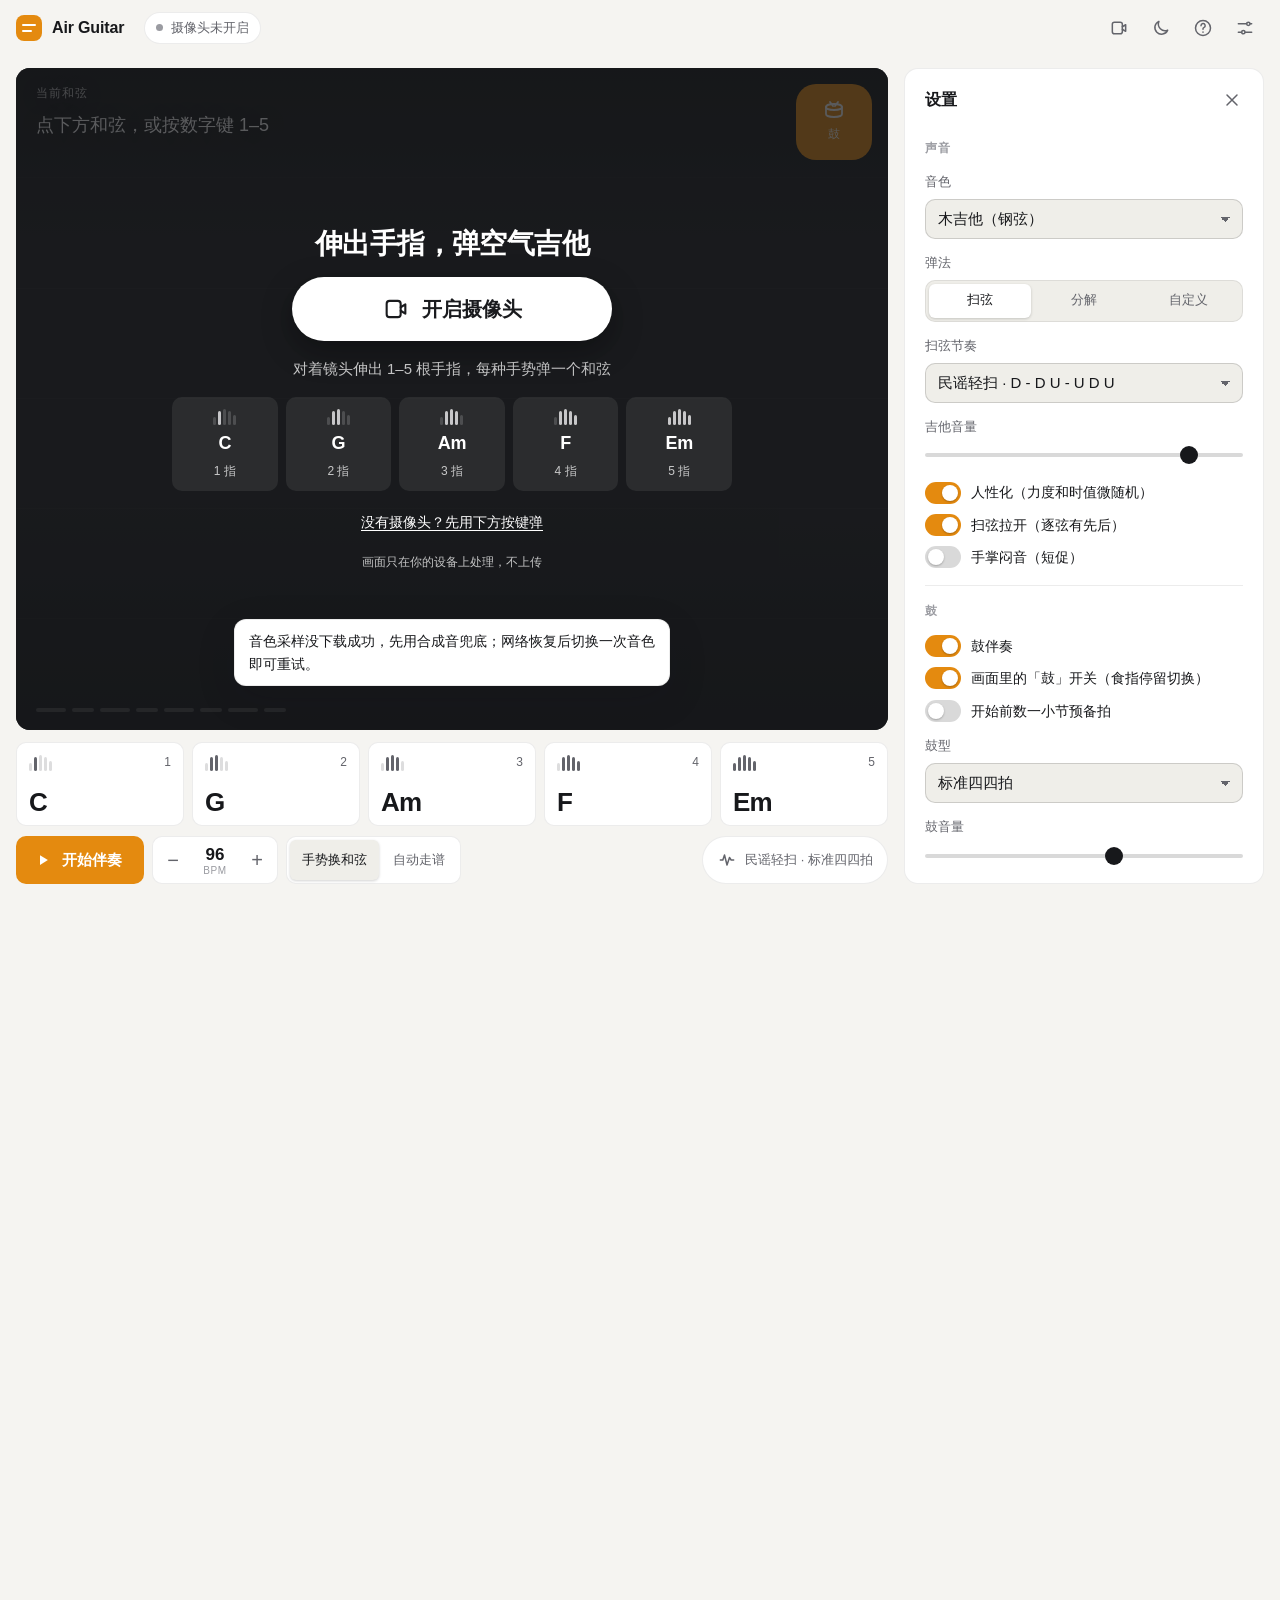
==== index.html @ 4db53d83 "Restore the previous default colors (drop deep-teal brand tokens) Brings back the pre-brand palette " ====
<!doctype html>
<html lang="zh-CN">
<head>
  <meta charset="utf-8">
  <meta name="viewport" content="width=device-width, initial-scale=1, viewport-fit=cover">
  <meta name="theme-color" content="#FFFFFF">
  <meta name="description" content="用摄像头手势弹空气吉他：伸出 1–5 根手指切换和弦，伴奏跟着手走。纯浏览器运行。">
  <title>Air Guitar · 空气吉他</title>
  <link rel="icon" href="data:image/svg+xml,%3Csvg xmlns='http://www.w3.org/2000/svg' viewBox='0 0 32 32'%3E%3Crect width='32' height='32' rx='9' fill='%23ffb547'/%3E%3Cpath d='M9 22l14-12M12 25c-3 0-5-2-5-5l4-1 2 2-1 4zM21 9l2-2 2 2-2 2' stroke='%23141414' stroke-width='2.4' fill='none' stroke-linecap='round'/%3E%3C/svg%3E">
  <script>
    // 主题尽早落地，避免闪白
    try {
      const saved = JSON.parse(localStorage.getItem("airGuitar.v2") || "{}").theme;
      if (saved === "light" || saved === "dark") document.documentElement.dataset.theme = saved;
    } catch {}
  </script>
  <link rel="stylesheet" href="./styles.css?v=2.5">
</head>
<body>
  <div class="app" id="app">
    <header class="bar">
      <div class="brand">
        <span class="brand-mark" aria-hidden="true"></span>
        <span class="brand-name">Air Guitar</span>
      </div>
      <div class="status" id="status" role="status" aria-live="polite">
        <i class="status-dot"></i><span id="statusText">摄像头未开启</span>
      </div>
      <div class="bar-actions">
        <button class="icon-btn" id="camBtn" type="button" aria-label="开启摄像头" title="摄像头 (C)">
          <svg viewBox="0 0 24 24"><path d="M4 7.5A2.5 2.5 0 0 1 6.5 5h7A2.5 2.5 0 0 1 16 7.5v9a2.5 2.5 0 0 1-2.5 2.5h-7A2.5 2.5 0 0 1 4 16.5z"/><path d="M16 10.5l4-2.5v8l-4-2.5"/><path class="slash" d="M3 3l18 18"/></svg>
        </button>
        <button class="icon-btn" id="themeBtn" type="button" aria-label="切换深浅色" title="深浅色">
          <svg viewBox="0 0 24 24"><path class="sun" d="M12 4V2M12 22v-2M4 12H2M22 12h-2M5.6 5.6 4.2 4.2M19.8 19.8l-1.4-1.4M5.6 18.4l-1.4 1.4M19.8 4.2l-1.4 1.4"/><circle class="sun" cx="12" cy="12" r="4"/><path class="moon" d="M20 14.5A8 8 0 0 1 9.5 4a8 8 0 1 0 10.5 10.5z"/></svg>
        </button>
        <button class="icon-btn" id="helpBtn" type="button" aria-label="新手教程" title="新手教程">
          <svg viewBox="0 0 24 24"><circle cx="12" cy="12" r="9"/><path d="M9.6 9.2a2.5 2.5 0 1 1 3.4 2.3c-.6.3-1 .8-1 1.5v.5"/><path d="M12 16.8v.2"/></svg>
        </button>
        <button class="icon-btn" id="settingsBtn" type="button" aria-label="设置" aria-expanded="false" aria-controls="sheet" title="设置 (S)">
          <svg viewBox="0 0 24 24"><path d="M4 7h10M18 7h2M4 17h4M12 17h8"/><circle cx="16" cy="7" r="2"/><circle cx="10" cy="17" r="2"/></svg>
        </button>
      </div>
    </header>

    <main class="stage" id="stage">
      <video id="video" playsinline muted autoplay></video>
      <canvas id="overlay" aria-hidden="true"></canvas>
      <div class="stage-shade" aria-hidden="true"></div>

      <div class="hud" id="hud">
        <div class="hud-label" id="hudLabel">当前和弦</div>
        <div class="hud-chord" id="hudChord">—</div>
        <div class="hud-meta" id="hudMeta">伸出 1–5 根手指</div>
        <div class="hud-next" id="hudNext" hidden></div>
      </div>

      <div class="beats" id="beats" aria-hidden="true"></div>

      <button class="air-drum" id="airDrum" type="button" aria-pressed="true" title="把食指尖停在这里 0.3 秒也能开关鼓">
        <svg viewBox="0 0 24 24"><ellipse cx="12" cy="8" rx="8" ry="3"/><path d="M4 8v7c0 1.7 3.6 3 8 3s8-1.3 8-3V8"/><path d="M8 3l3 4M16 3l-3 4"/></svg>
        <span>鼓</span>
        <i class="air-drum-progress"></i>
      </button>

      <div class="perf" id="perf" hidden></div>

      <section class="cam-cta" id="intro" aria-labelledby="introTitle">
        <div class="cam-cta-inner">
          <h1 id="introTitle" class="cam-cta-title">伸出手指，弹空气吉他</h1>
          <button class="cam-cta-btn" id="introCam" type="button">
            <svg viewBox="0 0 24 24"><path d="M4 7.5A2.5 2.5 0 0 1 6.5 5h7A2.5 2.5 0 0 1 16 7.5v9a2.5 2.5 0 0 1-2.5 2.5h-7A2.5 2.5 0 0 1 4 16.5z"/><path d="M16 10.5l4-2.5v8l-4-2.5"/></svg>
            <span>开启摄像头</span>
          </button>
          <p class="cam-cta-lead">对着镜头伸出 1–5 根手指，每种手势弹一个和弦</p>
          <ol class="guide" id="guide"></ol>
          <button class="link-btn" id="introSkip" type="button">没有摄像头？先用下方按键弹</button>
          <p class="fine">画面只在你的设备上处理，不上传</p>
        </div>
      </section>

      <button class="cam-pill" id="camPill" type="button" hidden>
        <svg viewBox="0 0 24 24"><path d="M4 7.5A2.5 2.5 0 0 1 6.5 5h7A2.5 2.5 0 0 1 16 7.5v9a2.5 2.5 0 0 1-2.5 2.5h-7A2.5 2.5 0 0 1 4 16.5z"/><path d="M16 10.5l4-2.5v8l-4-2.5"/></svg>
        <span>开启摄像头，用手势弹</span>
      </button>

      <div class="coach" id="coach" role="status" aria-live="polite" hidden>
        <div class="coach-head">
          <span class="coach-step" id="coachStep">新手教程 1/5</span>
          <button class="link-btn" id="coachSkip" type="button">跳过</button>
        </div>
        <div class="coach-text" id="coachText"></div>
        <div class="coach-bar"><i id="coachBar"></i></div>
      </div>

      <div class="toast" id="toast" role="alert" hidden></div>
    </main>

    <section class="dock" aria-label="演奏">
      <div class="pads" id="pads"></div>
      <div class="transport">
        <button class="play" id="playBtn" type="button" aria-pressed="false" title="开始/停止伴奏 (空格)">
          <svg class="i-play" viewBox="0 0 24 24"><path d="M8 5.5v13l10.5-6.5z"/></svg>
          <svg class="i-stop" viewBox="0 0 24 24"><rect x="7" y="7" width="10" height="10" rx="2"/></svg>
          <span id="playLabel">开始伴奏</span>
        </button>
        <div class="stepper" role="group" aria-label="速度">
          <button type="button" id="bpmDown" aria-label="减慢">−</button>
          <label class="stepper-value"><input id="bpmInput" type="number" inputmode="numeric" min="50" max="180" value="96" aria-label="BPM"><small>BPM</small></label>
          <button type="button" id="bpmUp" aria-label="加快">+</button>
        </div>
        <div class="seg seg-mode" role="radiogroup" aria-label="伴奏方式" id="modeSeg">
          <button type="button" role="radio" data-value="gesture" aria-checked="true">手势换和弦</button>
          <button type="button" role="radio" data-value="follow" aria-checked="false">自动走谱</button>
        </div>
        <button class="chip" id="rhythmChip" type="button" title="换节奏型">
          <svg viewBox="0 0 24 24"><path d="M4 12h3l2-6 3 12 3-9 2 3h3"/></svg>
          <span id="rhythmChipText">节奏</span>
        </button>
      </div>
    </section>

    <aside class="sheet" id="sheet" aria-label="设置" aria-hidden="true">
      <div class="sheet-head">
        <h2>设置</h2>
        <button class="icon-btn" id="sheetClose" type="button" aria-label="关闭设置">
          <svg viewBox="0 0 24 24"><path d="M6 6l12 12M18 6 6 18"/></svg>
        </button>
      </div>
      <div class="sheet-body">
        <section class="group">
          <h3>声音</h3>
          <div class="field">
            <label for="instrument">音色</label>
            <select id="instrument"></select>
          </div>
          <div class="field">
            <span class="field-label">弹法</span>
            <div class="seg" role="radiogroup" id="styleSeg">
              <button type="button" role="radio" data-value="strum">扫弦</button>
              <button type="button" role="radio" data-value="arp">分解</button>
              <button type="button" role="radio" data-value="custom">自定义</button>
            </div>
          </div>
          <div class="field" id="strumField">
            <label for="strumPattern">扫弦节奏</label>
            <select id="strumPattern"></select>
          </div>
          <div class="field" id="arpField" hidden>
            <label for="arpPattern">分解方式</label>
            <select id="arpPattern"></select>
          </div>
          <div class="custom" id="customField" hidden>
            <div class="custom-steps" id="customSteps" aria-live="polite"></div>
            <div class="custom-keys" id="customKeys"></div>
            <div class="custom-actions">
              <button type="button" class="btn small ghost" id="customUndo">退一步</button>
              <button type="button" class="btn small ghost" id="customReset">恢复默认</button>
            </div>
            <p class="hint">点弦号录入走向（R = 根音弦，会随和弦自动换弦），最多 16 步，每步一个八分音符。</p>
          </div>
          <div class="field range">
            <label for="guitarVol">吉他音量</label>
            <input id="guitarVol" type="range" min="0" max="100" value="85">
          </div>
          <div class="toggles">
            <label class="toggle"><input type="checkbox" id="humanize"><span></span>人性化（力度和时值微随机）</label>
            <label class="toggle"><input type="checkbox" id="spread"><span></span>扫弦拉开（逐弦有先后）</label>
            <label class="toggle"><input type="checkbox" id="palmMute"><span></span>手掌闷音（短促）</label>
          </div>
        </section>

        <section class="group">
          <h3>鼓</h3>
          <div class="toggles">
            <label class="toggle"><input type="checkbox" id="drumsOn"><span></span>鼓伴奏</label>
            <label class="toggle"><input type="checkbox" id="airDrumOn"><span></span>画面里的「鼓」开关（食指停留切换）</label>
            <label class="toggle"><input type="checkbox" id="countIn"><span></span>开始前数一小节预备拍</label>
          </div>
          <div class="field">
            <label for="drumPattern">鼓型</label>
            <select id="drumPattern"></select>
          </div>
          <div class="field range">
            <label for="drumVol">鼓音量</label>
            <input id="drumVol" type="range" min="0" max="100" value="60">
          </div>
        </section>

        <section class="group">
          <h3>调与和弦</h3>
          <div class="field-row">
            <div class="field">
              <label for="keySelect">调</label>
              <select id="keySelect"></select>
            </div>
            <div class="field">
              <label for="capo">变调夹</label>
              <select id="capo"></select>
            </div>
          </div>
          <div class="field">
            <label for="preset">常用和弦走向</label>
            <select id="preset"></select>
          </div>
          <div class="field">
            <label for="progression">和弦谱（自动走谱按这个顺序，每个和弦一小节）</label>
            <input id="progression" type="text" autocomplete="off" spellcheck="false" placeholder="例如 C G Am F">
          </div>
          <div class="field">
            <span class="field-label">每个和弦停留</span>
            <div class="seg" role="radiogroup" id="barsSeg">
              <button type="button" role="radio" data-value="1">1 小节</button>
              <button type="button" role="radio" data-value="2">2 小节</button>
            </div>
          </div>
          <div class="bindings" id="bindings"></div>
          <p class="hint">改和弦谱会按调内级数自动分配手指；也可以单独给每根手指换和弦，或上传一段自己的音频。</p>
        </section>

        <section class="group">
          <h3>手势</h3>
          <div class="field">
            <span class="field-label">松手后</span>
            <div class="seg" role="radiogroup" id="holdSeg">
              <button type="button" role="radio" data-value="stop">立即停</button>
              <button type="button" role="radio" data-value="hold">保持和弦（握拳停）</button>
            </div>
          </div>
          <div class="field">
            <span class="field-label">识别手感</span>
            <div class="seg" role="radiogroup" id="stabilitySeg">
              <button type="button" role="radio" data-value="1">最跟手</button>
              <button type="button" role="radio" data-value="2">均衡</button>
              <button type="button" role="radio" data-value="4">最稳</button>
            </div>
          </div>
          <div class="toggles">
            <label class="toggle"><input type="checkbox" id="mirror"><span></span>镜像画面（像照镜子）</label>
            <label class="toggle"><input type="checkbox" id="skeleton"><span></span>显示手部骨架</label>
            <label class="toggle"><input type="checkbox" id="perfOn"><span></span>显示帧率和延迟</label>
          </div>
        </section>

        <section class="group group-last">
          <div class="shortcuts">
            <span><kbd>1</kbd>–<kbd>5</kbd> 和弦</span>
            <span><kbd>0</kbd> 静音</span>
            <span><kbd>空格</kbd> 伴奏</span>
            <span><kbd>↑</kbd><kbd>↓</kbd> 速度</span>
            <span><kbd>C</kbd> 摄像头</span>
          </div>
          <button type="button" class="btn small ghost danger" id="resetAll">恢复全部默认设置</button>
        </section>
      </div>
    </aside>
    <div class="scrim" id="scrim" hidden></div>
  </div>

  <script type="module" src="./js/main.js?v=2.5"></script>
</body>
</html>
---- styles.css ----
/* Air Guitar v2 — 简约主题。一套中性色 + 一个暖色强调，深浅色都由 token 驱动。 */

:root {
  --bg: #0f1012;
  --surface: #17181b;
  --surface-2: #1f2024;
  --line: rgba(255, 255, 255, 0.08);
  --line-strong: rgba(255, 255, 255, 0.16);
  --text: #f3f3f1;
  --muted: #9a9ba1;
  --faint: #66676d;
  --accent: #ffb547;
  --accent-ink: #1a1306;
  --accent-soft: rgba(255, 181, 71, 0.14);
  --ok: #5fd39a;
  --danger: #ff6b5f;
  --stage: #08090a;
  --shade: linear-gradient(180deg, rgba(8, 9, 10, 0.55) 0%, rgba(8, 9, 10, 0) 28%, rgba(8, 9, 10, 0) 62%, rgba(8, 9, 10, 0.6) 100%);
  --shadow: 0 12px 40px rgba(0, 0, 0, 0.35);
  --radius: 14px;
  --radius-sm: 10px;
  --gutter: 16px;
  --bar-h: 56px;
  --sheet-w: 360px;
  --font: -apple-system, BlinkMacSystemFont, "SF Pro Text", "Segoe UI", "PingFang SC", "Hiragino Sans GB", "Microsoft YaHei", sans-serif;
  --mono: ui-monospace, "SF Mono", Menlo, Consolas, monospace;
  color-scheme: dark;
}

@media (prefers-color-scheme: light) {
  :root:not([data-theme="dark"]) {
    --bg: #f5f4f1;
    --surface: #ffffff;
    --surface-2: #efeee9;
    --line: rgba(20, 20, 24, 0.08);
    --line-strong: rgba(20, 20, 24, 0.16);
    --text: #17181b;
    --muted: #63646b;
    --faint: #9a9ba1;
    --accent: #e48a0f;
    --accent-ink: #ffffff;
    --accent-soft: rgba(228, 138, 15, 0.12);
    --stage: #1a1b1e;
    --shadow: 0 12px 40px rgba(20, 20, 24, 0.12);
    color-scheme: light;
  }
}

:root[data-theme="light"] {
  --bg: #f5f4f1;
  --surface: #ffffff;
  --surface-2: #efeee9;
  --line: rgba(20, 20, 24, 0.08);
  --line-strong: rgba(20, 20, 24, 0.16);
  --text: #17181b;
  --muted: #63646b;
  --faint: #9a9ba1;
  --accent: #e48a0f;
  --accent-ink: #ffffff;
  --accent-soft: rgba(228, 138, 15, 0.12);
  --stage: #1a1b1e;
  --shadow: 0 12px 40px rgba(20, 20, 24, 0.12);
  color-scheme: light;
}


/* 新增界面（摄像头入口、新手教程、中性舞台）用到的变量，全部映射回上面这套默认配色 */
:root {
  --primary: var(--accent);
  --primary-hover: var(--accent);
  --primary-active: var(--accent);
  --on-primary: var(--accent-ink);
  --mint: var(--accent);
  --on-mint: var(--accent-ink);
  --mint-subtle: var(--accent-soft);
  --surface-raised: var(--surface);
  --surface-subtle: var(--surface-2);
  --divider: var(--line);
  --border-control: var(--line-strong);
  --text-muted: var(--muted);
  --focus-ring: var(--accent);
  --link: var(--accent);
  --brand: var(--accent);
  --on-brand: #ffffff;
  --on-accent: var(--accent-ink);
  --disabled-bg: var(--surface-2);
  --disabled-text: var(--faint);
  --success: var(--ok);
  --error: var(--danger);
  --on-stage: #ffffff;
  --stage-muted: rgba(255, 255, 255, 0.74);
  --stage-highlight: var(--accent);
  --font-sans: var(--font);
  --font-mono: var(--mono);
  --space-1: 4px; --space-2: 8px; --space-4: 16px; --space-6: 24px; --space-8: 32px; --space-12: 48px;
  --radius-md: 10px;
  --radius-lg: 14px;
  --radius-full: 9999px;
  --shadow-sm: 0 1px 2px rgba(0, 0, 0, 0.12);
  --shadow-md: var(--shadow);
}

* { box-sizing: border-box; }
html, body { height: 100%; }
body {
  margin: 0;
  background: var(--bg);
  color: var(--text);
  font: 15px/1.6 var(--font);
  -webkit-font-smoothing: antialiased;
  -webkit-tap-highlight-color: transparent;
  overflow: hidden;
}
button, input, select { font: inherit; color: inherit; }
button { cursor: pointer; }
[hidden] { display: none !important; }
svg { width: 20px; height: 20px; fill: none; stroke: currentColor; stroke-width: 1.8; stroke-linecap: round; stroke-linejoin: round; flex: none; }

:focus-visible { outline: 2px solid var(--focus-ring); outline-offset: 2px; }
/* 舞台是深青绿区域：焦点框改用琥珀黄 */
.stage :focus-visible { outline-color: var(--on-stage); }
a { color: var(--link); text-decoration: underline; text-underline-offset: 3px; }

/* ---------- 布局 ---------- */
.app {
  height: 100vh;
  height: 100dvh;
  display: grid;
  grid-template-columns: minmax(0, 1fr);
  grid-template-rows: var(--bar-h) minmax(0, 1fr) auto;
  grid-template-areas: "bar" "stage" "dock";
  padding: 0 var(--gutter) max(var(--gutter), env(safe-area-inset-bottom));
  padding-left: max(var(--gutter), env(safe-area-inset-left));
  padding-right: max(var(--gutter), env(safe-area-inset-right));
  gap: 12px;
}

@media (min-width: 1100px) {
  .app {
    grid-template-columns: minmax(0, 1fr) var(--sheet-w);
    grid-template-areas: "bar bar" "stage sheet" "dock sheet";
    column-gap: 16px;
  }
  .app.sheet-collapsed { grid-template-columns: minmax(0, 1fr) 0; column-gap: 0; }
}

/* ---------- 顶栏 ---------- */
.bar {
  grid-area: bar;
  display: flex;
  align-items: center;
  gap: 12px;
  padding-top: env(safe-area-inset-top);
}
.brand { display: flex; align-items: center; gap: 10px; font-weight: 650; letter-spacing: -0.01em; }
.brand-mark {
  width: 26px; height: 26px; border-radius: 8px;
  background: var(--accent);
  position: relative;
}
.brand-mark::before, .brand-mark::after {
  content: ""; position: absolute; left: 6px; right: 6px; height: 2px; border-radius: 2px; background: var(--accent-ink);
}
.brand-mark::before { top: 9px; }
.brand-mark::after { top: 15px; right: 10px; }
.brand-name { font-size: 16px; }

.status {
  display: inline-flex; align-items: center; gap: 8px;
  margin-left: 8px;
  padding: 5px 11px;
  border-radius: 999px;
  background: var(--surface);
  border: 1px solid var(--line);
  color: var(--muted);
  font-size: 13px;
  min-width: 0;
  white-space: nowrap; overflow: hidden; text-overflow: ellipsis;
}
.status-dot { width: 7px; height: 7px; border-radius: 50%; background: var(--faint); flex: none; }
.status[data-state="busy"] .status-dot { background: var(--primary); animation: pulse 1s ease-in-out infinite; }
.status[data-state="live"] .status-dot { background: var(--ok); }
.status[data-state="error"] .status-dot { background: var(--danger); }
@keyframes pulse { 50% { opacity: 0.35; } }

.bar-actions { margin-left: auto; display: flex; gap: 4px; }
.icon-btn {
  width: 38px; height: 38px;
  display: inline-grid; place-items: center;
  border: 0; border-radius: 10px;
  background: transparent; color: var(--muted);
  transition: background 0.15s, color 0.15s;
}
.icon-btn:hover { background: var(--surface); color: var(--text); }
.icon-btn[aria-pressed="true"], .icon-btn.on { color: var(--primary); background: var(--mint-subtle); }
#camBtn .slash { display: none; }
#camBtn.on .slash { display: inline; }
#themeBtn .moon { display: none; }
:root[data-theme="light"] #themeBtn .sun { display: none; }
:root[data-theme="light"] #themeBtn .moon { display: inline; }

/* ---------- 舞台 ---------- */
.stage {
  grid-area: stage;
  position: relative;
  overflow: hidden;
  border-radius: var(--radius);
  background: var(--stage);
  min-height: 220px;
  isolation: isolate;
}
.stage video, .stage canvas {
  position: absolute; inset: 0;
  width: 100%; height: 100%;
}
.stage video { object-fit: cover; opacity: 0; transition: opacity 0.4s; }
.stage.live video { opacity: 1; }
.stage.mirror video { transform: scaleX(-1); }
.stage canvas { pointer-events: none; }
.stage-shade { position: absolute; inset: 0; background: var(--shade); pointer-events: none; }
.stage::after {
  /* 摄像头关闭时的极简背景纹理：六根弦 */
  content: ""; position: absolute; inset: 0; z-index: -1;
  background:
    repeating-linear-gradient(180deg, transparent 0 calc(16.66% - 1px), rgba(255,255,255,0.05) calc(16.66% - 1px) 16.66%);
  opacity: 0.6;
}
.stage.live::after { opacity: 0; }

.hud {
  position: absolute; left: 20px; top: 16px;
  color: var(--on-stage);
  pointer-events: none;
  text-shadow: 0 2px 18px rgba(0, 0, 0, 0.35);
  max-width: calc(100% - 140px);
}
.hud-label { font-size: 12px; letter-spacing: 0.08em; color: var(--stage-muted); }
.hud-chord {
  font-size: clamp(56px, 11vw, 120px);
  line-height: 1;
  font-weight: 700;
  letter-spacing: -0.04em;
  font-variant-numeric: tabular-nums;
  margin-top: 2px;
  transition: color 0.12s;
}
.hud-chord.idle { display: none; }
.hud-chord.idle + .hud-meta { margin-top: 8px; font-size: 18px; color: var(--on-stage); }
.hud-chord.pop { animation: pop 0.22s ease-out; }
@keyframes pop { from { transform: scale(0.94); opacity: 0.6; } to { transform: none; opacity: 1; } }
.hud-meta { margin-top: 6px; font-size: 14px; color: var(--stage-muted); }
.hud-next {
  margin-top: 10px; display: inline-flex; align-items: center; gap: 8px;
  padding: 6px 12px; border-radius: 999px;
  background: rgba(0, 0, 0, 0.5); backdrop-filter: blur(8px); -webkit-backdrop-filter: blur(8px);
  font-size: 13px; color: var(--stage-muted);
}
.hud-next b { color: var(--stage-highlight); font-weight: 650; }
.hud-next .match { color: var(--on-stage); }

.beats {
  position: absolute; left: 20px; bottom: 18px;
  display: flex; gap: 6px;
  pointer-events: none;
}
.beats i {
  width: 22px; height: 4px; border-radius: 2px;
  background: rgba(255, 255, 255, 0.22);
  transition: background 0.06s;
}
.beats i.beat { width: 30px; }
.beats i.on { background: var(--stage-highlight); }
.beats i.count { background: var(--on-stage); }

.air-drum {
  position: absolute; right: 16px; top: 16px;
  width: 76px; height: 76px;
  display: grid; place-items: center; align-content: center; gap: 2px;
  border-radius: 20px;
  border: 1px solid rgba(255, 255, 255, 0.24);
  background: rgba(0, 0, 0, 0.45);
  backdrop-filter: blur(8px); -webkit-backdrop-filter: blur(8px);
  color: var(--stage-muted);
  font-size: 12px;
  overflow: hidden;
  transition: color 0.15s, border-color 0.15s, background 0.15s;
}
.air-drum svg { width: 24px; height: 24px; }
.air-drum[aria-pressed="true"] { color: var(--on-mint); border-color: transparent; background: var(--stage-highlight); }
.air-drum.armed { border-color: var(--on-stage); }
.air-drum-progress {
  position: absolute; left: 0; bottom: 0; height: 3px; width: 0;
  background: var(--on-stage);
}
.air-drum.armed .air-drum-progress { width: 100%; transition: width 0.3s linear; }

.perf {
  position: absolute; right: 16px; bottom: 14px;
  padding: 4px 9px; border-radius: 8px;
  background: rgba(0, 0, 0, 0.55);
  color: var(--stage-muted);
  font: 12px/1.4 var(--mono);
  pointer-events: none;
}

.toast {
  position: absolute; left: 50%; bottom: 44px; transform: translateX(-50%);
  max-width: calc(100% - 32px);
  padding: 10px 14px; border-radius: 12px;
  background: var(--surface-raised); color: var(--text); border: 1px solid var(--divider);
  font-size: 14px; box-shadow: var(--shadow);
  z-index: 5;
}

/* ---------- 摄像头入口与新手教程 ---------- */
.cam-cta {
  position: absolute; inset: 0; z-index: 4;
  display: grid; place-items: center;
  padding: var(--space-6) var(--space-4);
  background: color-mix(in srgb, var(--stage) 72%, transparent);
  overflow: auto;
}
.cam-cta-inner { display: grid; justify-items: center; gap: var(--space-4); width: min(560px, 100%); text-align: center; color: var(--on-stage); }
.cam-cta-title { margin: 0; font-size: 28px; line-height: 1.25; letter-spacing: -0.02em; }
.cam-cta-btn {
  display: inline-flex; align-items: center; justify-content: center; gap: 12px;
  min-width: min(320px, 100%); height: 64px; padding: 0 32px;
  border: 0; border-radius: var(--radius-full);
  background: var(--on-stage); color: var(--stage);
  font-size: 20px; font-weight: 700;
  box-shadow: 0 10px 30px rgba(0, 0, 0, 0.35);
  transition: transform 0.15s ease-out;
  animation: breathe 2.4s ease-in-out infinite;
}
.cam-cta-btn svg { width: 28px; height: 28px; }
.cam-cta-btn:hover { transform: scale(1.03); }
.cam-cta-btn:disabled { opacity: 0.7; animation: none; }
@keyframes breathe { 50% { box-shadow: 0 0 0 10px color-mix(in srgb, var(--on-stage) 14%, transparent), 0 10px 30px rgba(0,0,0,0.35); } }
.cam-cta-lead { margin: 0; color: var(--stage-muted); font-size: 15px; }
.guide { list-style: none; padding: 0; margin: 0; display: grid; grid-template-columns: repeat(5, 1fr); gap: var(--space-2); width: 100%; }
.guide li {
  display: grid; justify-items: center; gap: 4px;
  padding: 12px 4px 10px;
  border-radius: var(--radius-md);
  background: color-mix(in srgb, var(--on-stage) 8%, transparent);
  font-size: 12px; color: var(--stage-muted);
}
.guide li b { font-size: 18px; color: var(--on-stage); letter-spacing: -0.02em; }
.link-btn {
  border: 0; background: none; padding: 4px 2px;
  color: inherit; font-size: 14px;
  text-decoration: underline; text-underline-offset: 3px;
}
.cam-cta .link-btn { color: var(--on-stage); }
.fine { margin: 0; font-size: 12px; color: var(--stage-muted); }

.cam-pill {
  position: absolute; z-index: 3; left: 50%; top: 50%; transform: translate(-50%, -50%);
  display: inline-flex; align-items: center; gap: 10px;
  height: 56px; padding: 0 26px;
  border: 0; border-radius: var(--radius-full);
  background: var(--on-stage); color: var(--stage);
  font-size: 17px; font-weight: 700; white-space: nowrap;
  box-shadow: 0 10px 30px rgba(0, 0, 0, 0.35);
}
.cam-pill svg { width: 24px; height: 24px; }

.coach {
  position: absolute; z-index: 5; left: 50%; bottom: 34px; transform: translateX(-50%);
  width: min(460px, calc(100% - 24px));
  padding: 12px 16px 14px;
  border-radius: var(--radius-lg);
  background: var(--surface-raised); color: var(--text);
  box-shadow: var(--shadow-md);
  border: 1px solid var(--divider);
}
.cam-cta:not([hidden]) ~ .coach { display: none; }
.coach-head { display: flex; align-items: center; justify-content: space-between; gap: 8px; }
.coach-step { font-size: 12px; color: var(--text-muted); letter-spacing: 0.04em; }
.coach .link-btn { font-size: 13px; color: var(--text-muted); }
.coach-text { margin: 4px 0 10px; font-size: 16px; font-weight: 600; line-height: 1.5; }
.coach-text .big { font-size: 22px; margin-right: 6px; }
.coach-bar { height: 4px; border-radius: 2px; background: var(--divider); overflow: hidden; }
.coach-bar i { display: block; height: 100%; width: 0; background: var(--primary); transition: width 0.3s ease-out; }
.coach.done-flash { animation: coachdone 0.5s ease-out; }
@keyframes coachdone { 30% { transform: translateX(-50%) scale(1.03); } }

/* ---------- 手指图示 ---------- */
.fingers { display: inline-flex; align-items: flex-end; gap: 2px; height: 16px; }
.fingers i { width: 3px; border-radius: 2px; background: currentColor; opacity: 0.22; }
.fingers i:nth-child(1) { height: 8px; }
.fingers i:nth-child(2) { height: 14px; }
.fingers i:nth-child(3) { height: 16px; }
.fingers i:nth-child(4) { height: 14px; }
.fingers i:nth-child(5) { height: 10px; }
.fingers i.up { opacity: 1; }

/* ---------- 按钮 ---------- */
.btn {
  display: inline-flex; align-items: center; justify-content: center; gap: 8px;
  height: 42px; padding: 0 18px;
  border-radius: var(--radius-md); border: 1px solid var(--line-strong);
  background: var(--surface-2); color: var(--text);
  font-weight: 560;
  transition: transform 0.08s, background 0.15s, border-color 0.15s;
}
.btn:active { transform: scale(0.98); }
.btn.primary { background: var(--primary); color: var(--on-primary); border-color: transparent; }
.btn.primary:hover { background: var(--primary-hover); }
.btn:disabled { background: var(--disabled-bg); color: var(--disabled-text); }
.btn.ghost { background: transparent; }
.btn.small { height: 34px; padding: 0 12px; font-size: 13px; border-radius: 10px; }
.btn.danger { color: var(--danger); }
.btn:disabled { opacity: 0.5; cursor: progress; }

/* ---------- 底部演奏区 ---------- */
.dock { grid-area: dock; display: grid; gap: 10px; min-width: 0; }

.pads { display: grid; grid-template-columns: repeat(5, minmax(0, 1fr)); gap: 8px; }
.pad {
  position: relative;
  display: grid; grid-template-rows: auto 1fr; justify-items: start; gap: 6px;
  min-height: 84px; padding: 10px 12px;
  border-radius: var(--radius-sm);
  border: 1px solid var(--line);
  background: var(--surface);
  text-align: left;
  touch-action: manipulation;
  user-select: none; -webkit-user-select: none;
  transition: background 0.1s, border-color 0.1s, transform 0.06s;
}
.pad:hover { border-color: var(--line-strong); }
.pad:active { transform: scale(0.985); }
.pad-top { display: flex; align-items: center; justify-content: space-between; width: 100%; color: var(--muted); font-size: 12px; }
.pad-chord { align-self: end; font-size: 26px; font-weight: 680; letter-spacing: -0.03em; line-height: 1; }
.pad-shape { font-size: 11px; color: var(--faint); margin-left: 4px; font-weight: 500; letter-spacing: 0; }
.pad.active { background: var(--primary); border-color: transparent; color: var(--on-primary); }
.pad.active .pad-top, .pad.active .pad-shape { color: var(--on-primary); }
.pad.target:not(.active) { border-color: var(--primary); box-shadow: inset 0 0 0 1px var(--primary); background: var(--mint-subtle); }
.pad.target:not(.active) .pad-top { color: var(--text); }

.transport { display: flex; align-items: center; gap: 8px; flex-wrap: wrap; }
.play {
  display: inline-flex; align-items: center; gap: 10px;
  height: 48px; padding: 0 22px 0 18px;
  border: 0; border-radius: var(--radius-md);
  background: var(--primary); color: var(--on-primary);
  font-weight: 640;
  transition: transform 0.08s;
}
.play:active { transform: scale(0.98); }
.play svg { fill: currentColor; stroke: none; width: 18px; height: 18px; }
.play .i-stop { display: none; }
.play:hover { background: var(--primary-hover); }
.play[aria-pressed="true"] { background: var(--primary-active); color: var(--on-primary); }
.play[aria-pressed="true"] .i-play { display: none; }
.play[aria-pressed="true"] .i-stop { display: inline; }

.stepper {
  display: inline-flex; align-items: center;
  height: 48px; border-radius: var(--radius-md);
  background: var(--surface); border: 1px solid var(--line);
}
.stepper button { width: 40px; height: 100%; border: 0; background: transparent; color: var(--muted); font-size: 20px; }
.stepper button:hover { color: var(--text); }
.stepper-value { display: grid; justify-items: center; line-height: 1.05; }
.stepper input {
  width: 44px; border: 0; background: transparent; text-align: center;
  font-weight: 650; font-size: 17px; font-variant-numeric: tabular-nums;
  -moz-appearance: textfield; appearance: textfield;
}
.stepper input::-webkit-outer-spin-button, .stepper input::-webkit-inner-spin-button { -webkit-appearance: none; margin: 0; }
.stepper small { font-size: 10px; color: var(--faint); letter-spacing: 0.06em; }

.seg {
  display: inline-flex; padding: 3px; gap: 2px;
  border-radius: var(--radius-md); background: var(--surface-2);
  border: 1px solid var(--line);
}
.seg button {
  flex: 1;
  height: 34px; padding: 0 12px; border: 0; border-radius: 6px;
  background: transparent; color: var(--muted);
  font-size: 13px; font-weight: 560; white-space: nowrap;
}
.seg button[aria-checked="true"] { background: var(--surface); color: var(--text); box-shadow: 0 1px 3px rgba(0,0,0,0.18); }
.seg-mode { height: 48px; align-items: center; border-radius: var(--radius-md); background: var(--surface); }
.seg-mode button { height: 40px; border-radius: 6px; }
.seg-mode button[aria-checked="true"] { background: var(--surface-2); }

.chip {
  display: inline-flex; align-items: center; gap: 8px;
  height: 48px; padding: 0 14px; margin-left: auto;
  border-radius: var(--radius-full); border: 1px solid var(--line);
  background: var(--surface); color: var(--muted);
  font-size: 13px; max-width: 220px;
}
.chip span { overflow: hidden; text-overflow: ellipsis; white-space: nowrap; }
.chip:hover { color: var(--text); }

/* ---------- 设置面板 ---------- */
.sheet {
  grid-area: sheet;
  display: flex; flex-direction: column;
  min-height: 0;
  background: var(--surface);
  border: 1px solid var(--line);
  border-radius: var(--radius);
  overflow: hidden;
}
.sheet-head {
  display: flex; align-items: center; justify-content: space-between;
  padding: 12px 12px 4px 20px;
}
.sheet-head h2 { margin: 0; font-size: 16px; }
.sheet-body { overflow-y: auto; overscroll-behavior: contain; padding: 0 20px 20px; }
.group { padding: 16px 0; border-bottom: 1px solid var(--line); display: grid; gap: 14px; }
.group-last { border-bottom: 0; }
.group h3 { margin: 0; font-size: 12px; letter-spacing: 0.08em; color: var(--faint); font-weight: 600; }
.field { display: grid; gap: 6px; min-width: 0; }
.field > label, .field-label { font-size: 13px; color: var(--muted); }
.field-row { display: grid; grid-template-columns: 1fr 1fr; gap: 10px; }
.field .seg { display: flex; }
select, .field input[type="text"] {
  width: 100%; height: 40px; padding: 0 12px;
  border-radius: 10px; border: 1px solid var(--line-strong);
  background: var(--surface-2);
  outline: none;
}
select {
  appearance: none; -webkit-appearance: none;
  padding-right: 32px;
  background-image: linear-gradient(45deg, transparent 50%, var(--muted) 50%), linear-gradient(135deg, var(--muted) 50%, transparent 50%);
  background-position: calc(100% - 17px) 17px, calc(100% - 12px) 17px;
  background-size: 5px 5px; background-repeat: no-repeat;
}
select:focus, .field input[type="text"]:focus { border-color: var(--primary); }

.range { grid-template-columns: 1fr; }
input[type="range"] {
  width: 100%; height: 24px; margin: 0;
  -webkit-appearance: none; appearance: none; background: transparent;
}
input[type="range"]::-webkit-slider-runnable-track { height: 4px; border-radius: 2px; background: var(--line-strong); }
input[type="range"]::-moz-range-track { height: 4px; border-radius: 2px; background: var(--line-strong); }
input[type="range"]::-webkit-slider-thumb { -webkit-appearance: none; width: 18px; height: 18px; margin-top: -7px; border-radius: 50%; background: var(--text); border: 0; }
input[type="range"]::-moz-range-thumb { width: 18px; height: 18px; border-radius: 50%; background: var(--text); border: 0; }

.toggles { display: grid; gap: 10px; }
.toggle { display: flex; align-items: center; gap: 10px; font-size: 14px; cursor: pointer; }
.toggle input { position: absolute; opacity: 0; pointer-events: none; }
.toggle span {
  position: relative; flex: none;
  width: 36px; height: 22px; border-radius: 11px;
  background: var(--line-strong); transition: background 0.15s;
}
.toggle span::after {
  content: ""; position: absolute; left: 3px; top: 3px;
  width: 16px; height: 16px; border-radius: 50%;
  background: var(--on-brand); transition: transform 0.15s;
  box-shadow: 0 1px 2px rgba(0,0,0,0.25);
}
.toggle input:checked + span { background: var(--primary); }
.toggle input:checked + span::after { transform: translateX(14px); }
.toggle input:focus-visible + span { outline: 2px solid var(--focus-ring); outline-offset: 2px; }

.bindings { display: grid; gap: 6px; }
.binding { display: grid; grid-template-columns: 54px 1fr 40px; gap: 8px; align-items: center; }
.binding-finger { display: inline-flex; align-items: center; gap: 6px; color: var(--muted); font-size: 13px; }
.binding select { height: 36px; }
.binding .upload {
  width: 40px; height: 36px; display: grid; place-items: center;
  border-radius: 10px; border: 1px solid var(--line-strong); background: transparent; color: var(--muted);
}
.binding .upload.has { color: var(--on-mint); border-color: transparent; background: var(--mint); }
.binding .upload svg { width: 18px; height: 18px; }
.hint { margin: 0; font-size: 12px; color: var(--faint); }

.custom { display: grid; gap: 10px; }
.custom-steps {
  display: flex; flex-wrap: wrap; gap: 4px;
  min-height: 40px; padding: 6px;
  border-radius: 10px; background: var(--surface-2); border: 1px solid var(--line);
}
.custom-steps span {
  min-width: 26px; height: 26px; padding: 0 6px;
  display: grid; place-items: center;
  border-radius: 7px; background: var(--surface); font: 600 13px/1 var(--mono);
}
.custom-steps span.now { background: var(--primary); color: var(--on-primary); }
.custom-steps em { color: var(--faint); font-style: normal; font-size: 13px; align-self: center; padding: 0 4px; }
.custom-keys { display: grid; grid-template-columns: repeat(7, 1fr); gap: 4px; }
.custom-keys button {
  height: 36px; border-radius: 9px; border: 1px solid var(--line-strong); background: transparent;
  font: 600 13px/1 var(--mono);
}
.custom-keys button:active { background: var(--mint-subtle); }
.custom-actions { display: flex; gap: 8px; }

.shortcuts { display: flex; flex-wrap: wrap; gap: 8px 14px; color: var(--muted); font-size: 12px; }
kbd {
  display: inline-block; min-width: 20px; padding: 1px 5px;
  border-radius: 5px; border: 1px solid var(--line-strong); border-bottom-width: 2px;
  font: 11px/1.4 var(--mono); text-align: center; color: var(--text);
}

.scrim { display: none; }

/* ---------- 桌面：设置常驻右栏，可收起 ---------- */
@media (min-width: 1100px) {
  .app.sheet-collapsed .sheet { visibility: hidden; border: 0; }
  #sheetClose { display: inline-grid; }
}

/* ---------- 平板和手机：设置变抽屉 ---------- */
@media (max-width: 1099.98px) {
  .sheet {
    position: fixed; z-index: 20;
    right: 0; top: 0; bottom: 0;
    width: min(400px, 100%);
    border-radius: 0; border: 0; border-left: 1px solid var(--line);
    transform: translateX(100%);
    transition: transform 0.25s cubic-bezier(0.2, 0.8, 0.2, 1);
    padding-top: env(safe-area-inset-top);
    padding-bottom: env(safe-area-inset-bottom);
    box-shadow: var(--shadow);
  }
  .app.sheet-open .sheet { transform: none; }
  .scrim { display: block; position: fixed; inset: 0; z-index: 19; background: rgba(0,0,0,0.42); }
}

@media (max-width: 720px) {
  :root { --bar-h: 52px; }
  .app { gap: 10px; }
  .brand-name { display: none; }
  .status { margin-left: 0; font-size: 12px; }
  .hud { left: 14px; top: 12px; max-width: calc(100% - 110px); }
  .hud-chord { font-size: clamp(52px, 17vw, 84px); }
  .hud-meta { font-size: 13px; }
  .beats { left: 14px; bottom: 14px; }
  .beats i { width: 16px; }
  .beats i.beat { width: 22px; }
  .air-drum { right: 12px; top: 12px; width: 62px; height: 62px; border-radius: 16px; }
  .pads { gap: 6px; }
  .pad { min-height: 70px; padding: 8px 8px; }
  .pad-chord { font-size: 21px; }
  .pad-shape { display: block; margin: 2px 0 0; }
  .transport { flex-wrap: nowrap; gap: 6px; }
  .play { flex: 1 1 auto; justify-content: center; padding: 0 12px; height: 46px; }
  .stepper { height: 46px; }
  .stepper button { width: 32px; }
  .stepper input { width: 38px; }
  .seg-mode { height: 46px; flex: 1 1 auto; }
  .seg-mode button { padding: 0 9px; font-size: 12px; height: 38px; }
  .chip { display: none; }
  .sheet { width: 100%; }
  .cam-cta-title { font-size: 22px; }
  .cam-cta-btn { height: 58px; font-size: 18px; min-width: 0; width: 100%; }
  .guide { gap: 6px; }
  .guide li { padding: 10px 2px 8px; }
  .cam-pill { height: 52px; font-size: 16px; padding: 0 20px; }
  .coach { bottom: 28px; }
  .coach-text { font-size: 15px; }
}

@media (max-width: 380px) {
  .seg-mode button { padding: 0 7px; }
  .play span { display: none; }
  .play { flex: 0 0 56px; padding: 0; }
}

/* 横屏手机：压缩底部 */
@media (max-height: 520px) and (orientation: landscape) {
  :root { --bar-h: 44px; }
  .app { gap: 8px; padding-bottom: max(8px, env(safe-area-inset-bottom)); }
  .pad { min-height: 52px; padding: 6px 10px; grid-template-rows: auto; grid-template-columns: auto 1fr; align-items: center; }
  .pad-chord { font-size: 20px; }
  .play, .stepper, .seg-mode, .chip { height: 42px; }
  .hud-chord { font-size: 56px; }
  .guide, .cam-cta-lead, .fine { display: none; }
  .cam-cta-title { font-size: 18px; }
  .cam-cta-btn { height: 48px; }
}

@media (prefers-reduced-motion: reduce) {
  *, *::before, *::after { animation: none !important; transition: none !important; }
}
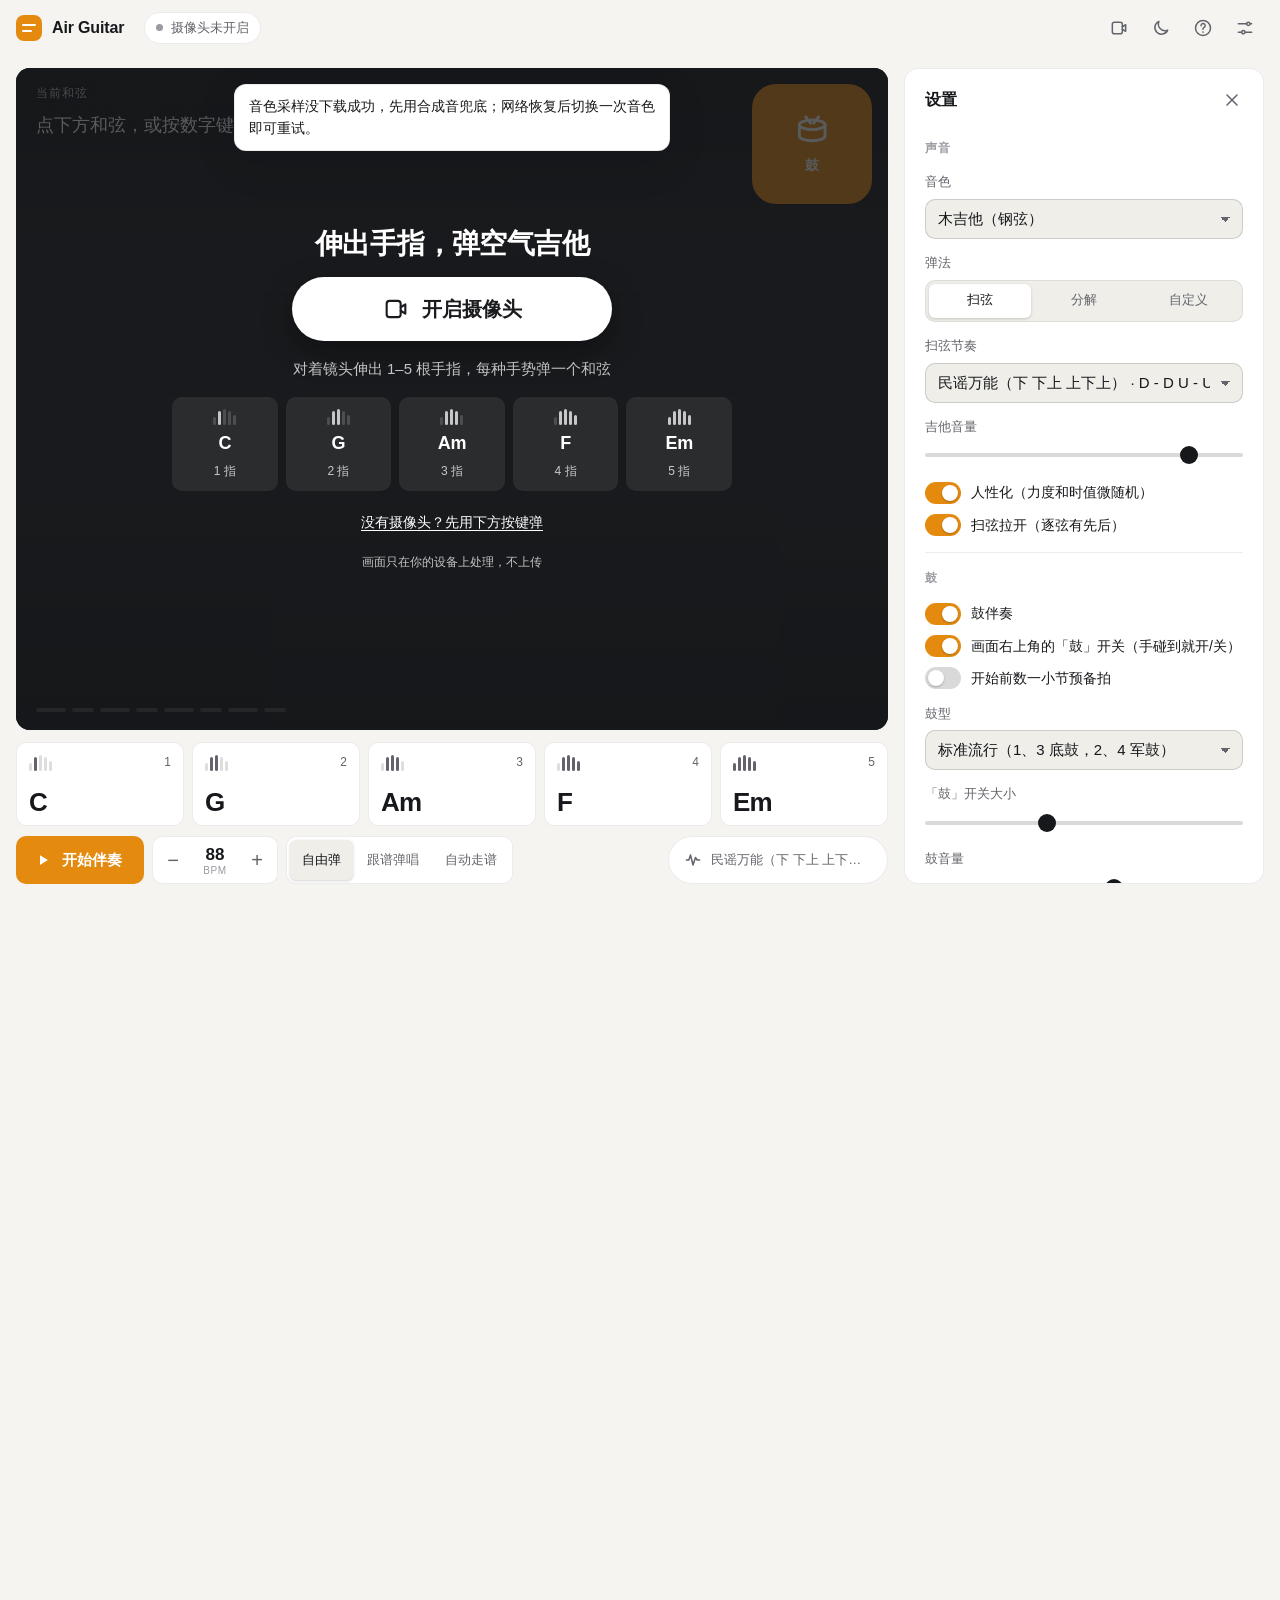
==== commit 726b0702: "Song mode, verified rhythm patterns, instant drum switch - Play-along song mode: lyrics with chords " ====
--- a/index.html
+++ b/index.html
@@ -14,7 +14,7 @@
       if (saved === "light" || saved === "dark") document.documentElement.dataset.theme = saved;
     } catch {}
   </script>
-  <link rel="stylesheet" href="./styles.css?v=2.5">
+  <link rel="stylesheet" href="./styles.css?v=2.9">
 </head>
 <body>
   <div class="app" id="app">
@@ -83,6 +83,11 @@
         <span>开启摄像头，用手势弹</span>
       </button>
 
+      <div class="lyrics" id="lyrics" hidden>
+        <div class="lyric-line now" id="lyricNow"></div>
+        <div class="lyric-line next" id="lyricNext"></div>
+      </div>
+
       <div class="coach" id="coach" role="status" aria-live="polite" hidden>
         <div class="coach-head">
           <span class="coach-step" id="coachStep">新手教程 1/5</span>
@@ -108,9 +113,10 @@
           <label class="stepper-value"><input id="bpmInput" type="number" inputmode="numeric" min="50" max="180" value="96" aria-label="BPM"><small>BPM</small></label>
           <button type="button" id="bpmUp" aria-label="加快">+</button>
         </div>
-        <div class="seg seg-mode" role="radiogroup" aria-label="伴奏方式" id="modeSeg">
-          <button type="button" role="radio" data-value="gesture" aria-checked="true">手势换和弦</button>
-          <button type="button" role="radio" data-value="follow" aria-checked="false">自动走谱</button>
+        <div class="seg seg-mode" role="radiogroup" aria-label="演奏方式" id="modeSeg">
+          <button type="button" role="radio" data-value="free" aria-checked="true" title="1–5 根手指各弹一个和弦">自由弹</button>
+          <button type="button" role="radio" data-value="song" aria-checked="false" title="跟着歌词，换一个手势就走到下一个和弦">跟谱弹唱</button>
+          <button type="button" role="radio" data-value="auto" aria-checked="false" title="和弦按小节自动换，只管唱">自动走谱</button>
         </div>
         <button class="chip" id="rhythmChip" type="button" title="换节奏型">
           <svg viewBox="0 0 24 24"><path d="M4 12h3l2-6 3 12 3-9 2 3h3"/></svg>
@@ -165,7 +171,6 @@
           <div class="toggles">
             <label class="toggle"><input type="checkbox" id="humanize"><span></span>人性化（力度和时值微随机）</label>
             <label class="toggle"><input type="checkbox" id="spread"><span></span>扫弦拉开（逐弦有先后）</label>
-            <label class="toggle"><input type="checkbox" id="palmMute"><span></span>手掌闷音（短促）</label>
           </div>
         </section>
 
@@ -173,12 +178,16 @@
           <h3>鼓</h3>
           <div class="toggles">
             <label class="toggle"><input type="checkbox" id="drumsOn"><span></span>鼓伴奏</label>
-            <label class="toggle"><input type="checkbox" id="airDrumOn"><span></span>画面里的「鼓」开关（食指停留切换）</label>
+            <label class="toggle"><input type="checkbox" id="airDrumOn"><span></span>画面右上角的「鼓」开关（手碰到就开/关）</label>
             <label class="toggle"><input type="checkbox" id="countIn"><span></span>开始前数一小节预备拍</label>
           </div>
           <div class="field">
             <label for="drumPattern">鼓型</label>
             <select id="drumPattern"></select>
+          </div>
+          <div class="field range">
+            <label for="airDrumSize">「鼓」开关大小</label>
+            <input id="airDrumSize" type="range" min="60" max="220" step="10" value="120">
           </div>
           <div class="field range">
             <label for="drumVol">鼓音量</label>
@@ -186,35 +195,38 @@
           </div>
         </section>
 
-        <section class="group">
-          <h3>调与和弦</h3>
-          <div class="field-row">
-            <div class="field">
-              <label for="keySelect">调</label>
-              <select id="keySelect"></select>
-            </div>
-            <div class="field">
-              <label for="capo">变调夹</label>
-              <select id="capo"></select>
-            </div>
-          </div>
-          <div class="field">
-            <label for="preset">常用和弦走向</label>
-            <select id="preset"></select>
-          </div>
-          <div class="field">
-            <label for="progression">和弦谱（自动走谱按这个顺序，每个和弦一小节）</label>
-            <input id="progression" type="text" autocomplete="off" spellcheck="false" placeholder="例如 C G Am F">
-          </div>
-          <div class="field">
-            <span class="field-label">每个和弦停留</span>
+        <section class="group" id="songGroup">
+          <h3>歌曲与和弦</h3>
+          <div class="field">
+            <label for="songSelect">选歌 / 和弦练习</label>
+            <select id="songSelect"></select>
+          </div>
+          <details class="import" id="importBox">
+            <summary>导入一首歌（粘贴文字谱）</summary>
+            <div class="import-body">
+              <input id="songTitle" type="text" autocomplete="off" placeholder="歌名（可不填）">
+              <textarea id="songText" rows="8" spellcheck="false" placeholder="把和弦和歌词粘贴到这里，例如：&#10;[C]长亭外，[F]古道[C]边&#10;&#10;或者和弦在上、歌词在下：&#10;C        F    C&#10;长亭外    古道边"></textarea>
+              <div class="custom-actions">
+                <button type="button" class="btn small primary" id="songImport">识别并使用</button>
+                <button type="button" class="btn small ghost danger" id="songDelete" hidden>删除这首</button>
+              </div>
+              <p class="hint" id="importHint">在有谱么等网站打开一首歌的文字版谱，选中和弦+歌词复制，粘贴进来即可。只保存在你自己的浏览器里。图片谱暂不支持识别。</p>
+            </div>
+          </details>
+          <div class="field">
+            <label for="transpose">升降调（唱着太高或太低就调这里）</label>
+            <select id="transpose"></select>
+          </div>
+          <div class="field">
+            <span class="field-label">自动走谱时，每个和弦弹几小节</span>
             <div class="seg" role="radiogroup" id="barsSeg">
               <button type="button" role="radio" data-value="1">1 小节</button>
               <button type="button" role="radio" data-value="2">2 小节</button>
             </div>
           </div>
+          <div class="field-label">「自由弹」时 1–5 根手指对应的和弦</div>
           <div class="bindings" id="bindings"></div>
-          <p class="hint">改和弦谱会按调内级数自动分配手指；也可以单独给每根手指换和弦，或上传一段自己的音频。</p>
+          <p class="hint">换歌时会自动用这首歌最常用的 5 个和弦；也可以单独改，或给某根手指换成自己上传的音频。</p>
         </section>
 
         <section class="group">
@@ -256,6 +268,6 @@
     <div class="scrim" id="scrim" hidden></div>
   </div>
 
-  <script type="module" src="./js/main.js?v=2.5"></script>
+  <script type="module" src="./js/main.js?v=2.9"></script>
 </body>
 </html>
--- a/styles.css
+++ b/styles.css
@@ -274,9 +274,9 @@
 
 .air-drum {
   position: absolute; right: 16px; top: 16px;
-  width: 76px; height: 76px;
-  display: grid; place-items: center; align-content: center; gap: 2px;
-  border-radius: 20px;
+  width: var(--air-drum-size, 120px); height: var(--air-drum-size, 120px);
+  display: grid; place-items: center; align-content: center; gap: 4px;
+  border-radius: 24px;
   border: 1px solid rgba(255, 255, 255, 0.24);
   background: rgba(0, 0, 0, 0.45);
   backdrop-filter: blur(8px); -webkit-backdrop-filter: blur(8px);
@@ -285,7 +285,10 @@
   overflow: hidden;
   transition: color 0.15s, border-color 0.15s, background 0.15s;
 }
-.air-drum svg { width: 24px; height: 24px; }
+.air-drum svg { width: calc(var(--air-drum-size, 120px) * 0.32); height: calc(var(--air-drum-size, 120px) * 0.32); max-width: 48px; max-height: 48px; }
+.air-drum span { font-size: 14px; font-weight: 600; }
+.air-drum.hit { animation: drumhit 0.35s ease-out; }
+@keyframes drumhit { 30% { transform: scale(1.08); } }
 .air-drum[aria-pressed="true"] { color: var(--on-mint); border-color: transparent; background: var(--stage-highlight); }
 .air-drum.armed { border-color: var(--on-stage); }
 .air-drum-progress {
@@ -304,7 +307,7 @@
 }
 
 .toast {
-  position: absolute; left: 50%; bottom: 44px; transform: translateX(-50%);
+  position: absolute; left: 50%; top: 16px; transform: translateX(-50%);
   max-width: calc(100% - 32px);
   padding: 10px 14px; border-radius: 12px;
   background: var(--surface-raised); color: var(--text); border: 1px solid var(--divider);
@@ -640,7 +643,7 @@
   .beats { left: 14px; bottom: 14px; }
   .beats i { width: 16px; }
   .beats i.beat { width: 22px; }
-  .air-drum { right: 12px; top: 12px; width: 62px; height: 62px; border-radius: 16px; }
+  .air-drum { right: 12px; top: 12px; border-radius: 18px; }
   .pads { gap: 6px; }
   .pad { min-height: 70px; padding: 8px 8px; }
   .pad-chord { font-size: 21px; }
@@ -685,3 +688,56 @@
 @media (prefers-reduced-motion: reduce) {
   *, *::before, *::after { animation: none !important; transition: none !important; }
 }
+
+/* ---------- 跟谱弹唱：歌词 ---------- */
+.lyrics {
+  position: absolute; z-index: 3; left: 12px; right: 12px; bottom: 30px;
+  padding: 10px 14px 12px;
+  border-radius: var(--radius-lg);
+  background: rgba(0, 0, 0, 0.55);
+  backdrop-filter: blur(8px); -webkit-backdrop-filter: blur(8px);
+  color: var(--on-stage);
+  pointer-events: none;
+}
+.lyric-line { display: flex; flex-wrap: wrap; align-items: flex-end; gap: 0 2px; line-height: 1.3; }
+.lyric-line.now { font-size: 22px; font-weight: 600; }
+.lyric-line.next { margin-top: 8px; font-size: 15px; color: var(--stage-muted); }
+.lyric-seg { display: inline-flex; flex-direction: column; }
+.lyric-seg .ch { min-height: 1.2em; font-size: 0.68em; font-weight: 700; color: var(--stage-muted); }
+.lyric-seg.cur .ch { color: var(--stage-highlight); }
+.lyric-seg.cur .tx { color: var(--stage-highlight); }
+.lyric-seg.past { opacity: 0.55; }
+.lyric-empty { color: var(--stage-muted); font-size: 15px; }
+.lyrics:not([hidden]) ~ .coach { bottom: auto; top: 12px; }
+.lyrics:not([hidden]) ~ .beats { display: none; }
+
+/* ---------- 导入文字谱 ---------- */
+.import { border: 1px solid var(--line); border-radius: var(--radius-md); background: var(--surface-2); }
+.import summary { cursor: pointer; padding: 10px 12px; font-size: 14px; color: var(--text); }
+.import-body { display: grid; gap: 8px; padding: 0 12px 12px; }
+.import textarea, .import input[type="text"] {
+  width: 100%; padding: 10px 12px;
+  border-radius: 10px; border: 1px solid var(--line-strong);
+  background: var(--surface); color: var(--text);
+  font: 14px/1.5 var(--mono); resize: vertical;
+}
+.import input[type="text"] { font-family: var(--font); height: 38px; }
+
+@media (max-width: 720px) {
+  .transport { flex-wrap: wrap; }
+  .seg-mode { order: -1; flex: 1 1 100%; }
+  .lyric-line.now { font-size: 18px; }
+  .lyric-line.next { font-size: 13px; }
+  .lyrics { bottom: 16px; left: 8px; right: 8px; padding: 8px 10px 10px; }
+}
+
+/* 跟谱按键与小屏细节 */
+.pad[data-pos] .pad-top { white-space: nowrap; gap: 6px; }
+.pad[data-pos] .pad-top span:last-child { opacity: 0.7; }
+.hud-label { white-space: nowrap; overflow: hidden; text-overflow: ellipsis; }
+@media (max-width: 720px) {
+  .pad[data-pos] .pad-top { font-size: 11px; }
+  .pad[data-pos] .pad-top span:last-child { display: none; }
+  .air-drum { width: min(var(--air-drum-size, 120px), 30vw); height: min(var(--air-drum-size, 120px), 30vw); }
+  .air-drum svg { width: min(calc(var(--air-drum-size, 120px) * 0.32), 10vw); height: min(calc(var(--air-drum-size, 120px) * 0.32), 10vw); }
+}
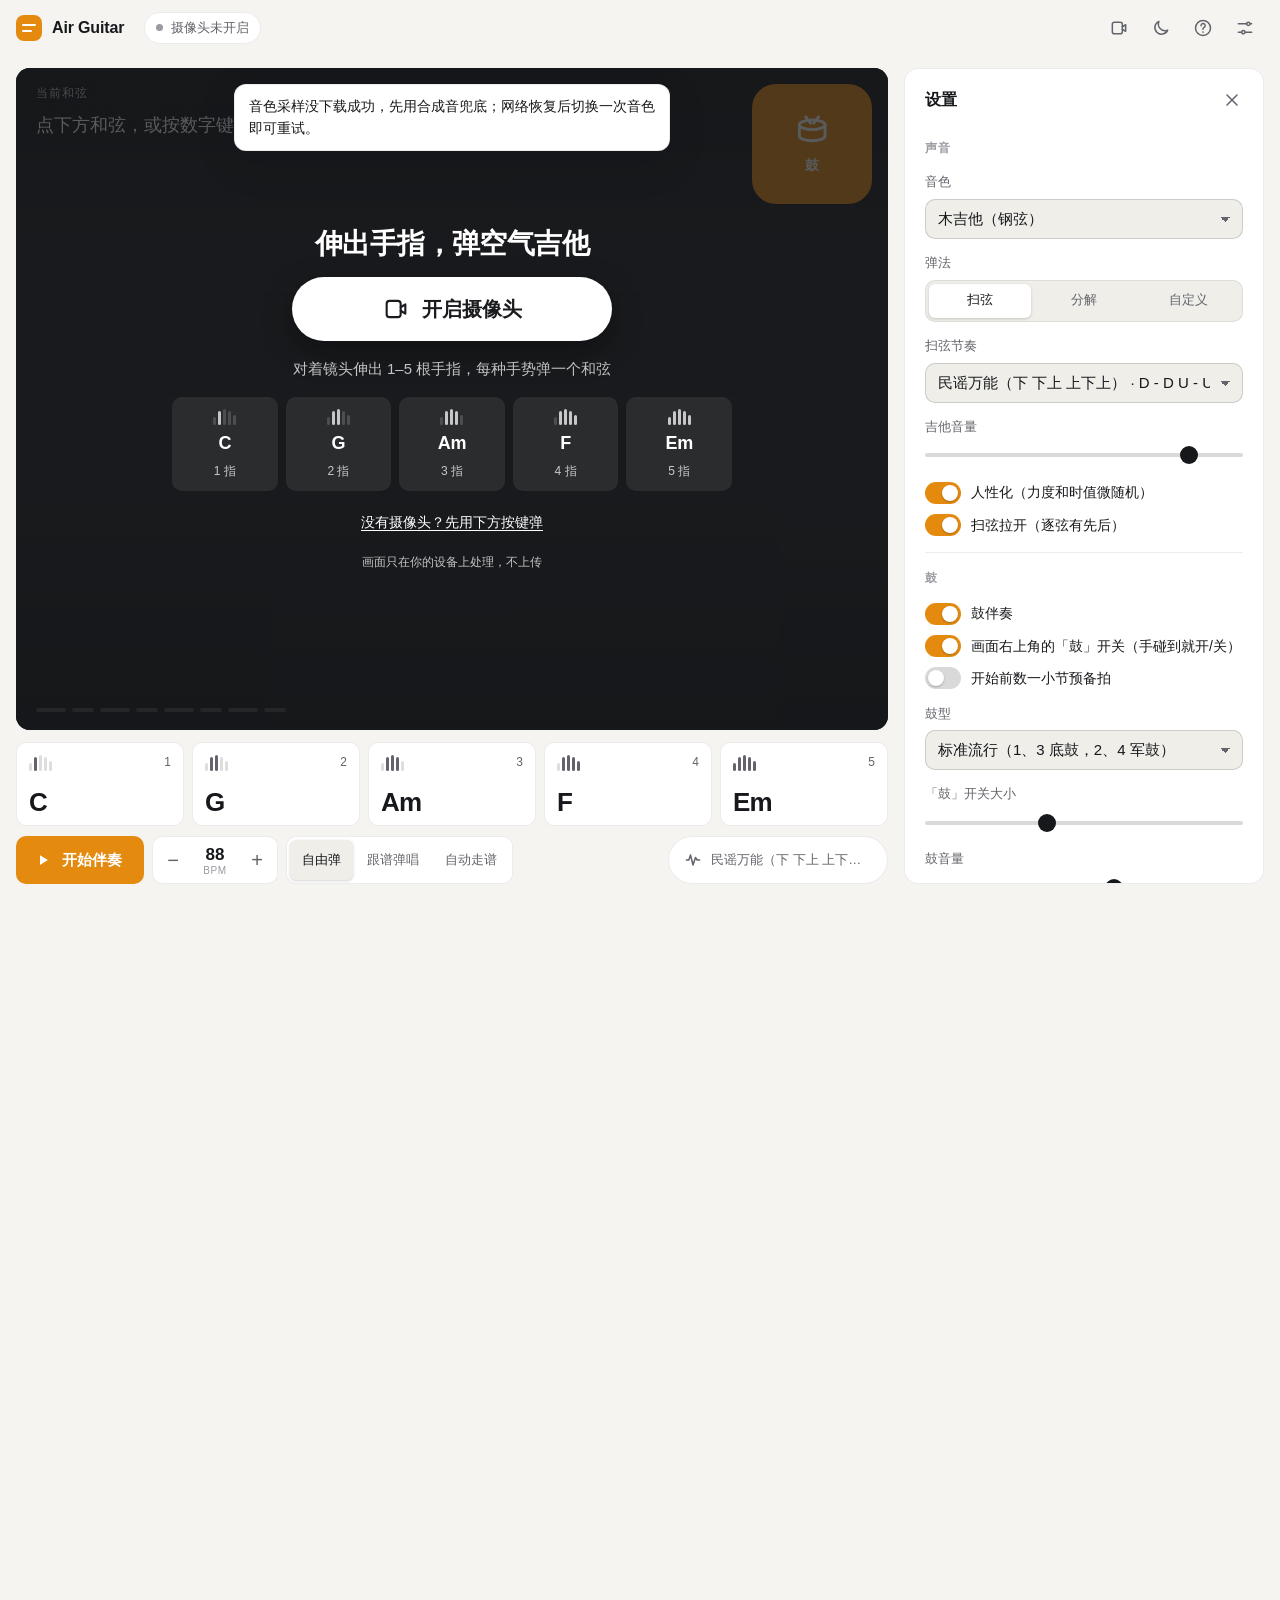
==== commit cb2b7d11: "Auto style per song, screenshot recognition, built-in song guide - Each song carries a style (tempo," ====
--- a/index.html
+++ b/index.html
@@ -14,7 +14,7 @@
       if (saved === "light" || saved === "dark") document.documentElement.dataset.theme = saved;
     } catch {}
   </script>
-  <link rel="stylesheet" href="./styles.css?v=2.9">
+  <link rel="stylesheet" href="./styles.css?v=3.1">
 </head>
 <body>
   <div class="app" id="app">
@@ -52,6 +52,7 @@
         <div class="hud-chord" id="hudChord">—</div>
         <div class="hud-meta" id="hudMeta">伸出 1–5 根手指</div>
         <div class="hud-next" id="hudNext" hidden></div>
+        <div class="hud-song" id="hudSong" hidden></div>
       </div>
 
       <div class="beats" id="beats" aria-hidden="true"></div>
@@ -204,15 +205,25 @@
           <details class="import" id="importBox">
             <summary>导入一首歌（粘贴文字谱）</summary>
             <div class="import-body">
+              <button type="button" class="btn small" id="ocrBtn">
+                <svg viewBox="0 0 24 24"><rect x="3" y="5" width="18" height="14" rx="2"/><circle cx="9" cy="11" r="2"/><path d="M21 16l-5-5-8 8"/></svg>
+                上传截图，自动识别和弦和歌词
+              </button>
+              <p class="hint" id="ocrStatus">截图在你的设备上识别，不上传；第一次要下载约 2 MB 的中文识别包。识别完请核对一下再点「识别并使用」。</p>
               <input id="songTitle" type="text" autocomplete="off" placeholder="歌名（可不填）">
               <textarea id="songText" rows="8" spellcheck="false" placeholder="把和弦和歌词粘贴到这里，例如：&#10;[C]长亭外，[F]古道[C]边&#10;&#10;或者和弦在上、歌词在下：&#10;C        F    C&#10;长亭外    古道边"></textarea>
+              <div class="field">
+                <label for="songStyle">曲风（决定速度、扫弦还是分解、鼓）</label>
+                <select id="songStyle"></select>
+              </div>
               <div class="custom-actions">
                 <button type="button" class="btn small primary" id="songImport">识别并使用</button>
                 <button type="button" class="btn small ghost danger" id="songDelete" hidden>删除这首</button>
               </div>
-              <p class="hint" id="importHint">在有谱么等网站打开一首歌的文字版谱，选中和弦+歌词复制，粘贴进来即可。只保存在你自己的浏览器里。图片谱暂不支持识别。</p>
+              <p class="hint" id="importHint">在有谱么等网站打开一首歌的文字版谱，选中和弦+歌词复制，粘贴进来即可。只保存在你自己的浏览器里。也可以上传截图自动识别。</p>
             </div>
           </details>
+          <p class="song-style-info" id="songStyleInfo"></p>
           <div class="field">
             <label for="transpose">升降调（唱着太高或太低就调这里）</label>
             <select id="transpose"></select>
@@ -268,6 +279,6 @@
     <div class="scrim" id="scrim" hidden></div>
   </div>
 
-  <script type="module" src="./js/main.js?v=2.9"></script>
+  <script type="module" src="./js/main.js?v=3.1"></script>
 </body>
 </html>
--- a/styles.css
+++ b/styles.css
@@ -741,3 +741,9 @@
   .air-drum { width: min(var(--air-drum-size, 120px), 30vw); height: min(var(--air-drum-size, 120px), 30vw); }
   .air-drum svg { width: min(calc(var(--air-drum-size, 120px) * 0.32), 10vw); height: min(calc(var(--air-drum-size, 120px) * 0.32), 10vw); }
 }
+
+.hud-song { margin-top: 8px; font-size: 12px; color: var(--stage-muted); }
+.song-style-info { margin: 0; padding: 8px 10px; border-radius: var(--radius-md); background: var(--surface-2); font-size: 13px; color: var(--text); }
+.song-style-info:empty { display: none; }
+#ocrBtn { justify-content: flex-start; }
+#ocrBtn svg { width: 18px; height: 18px; }
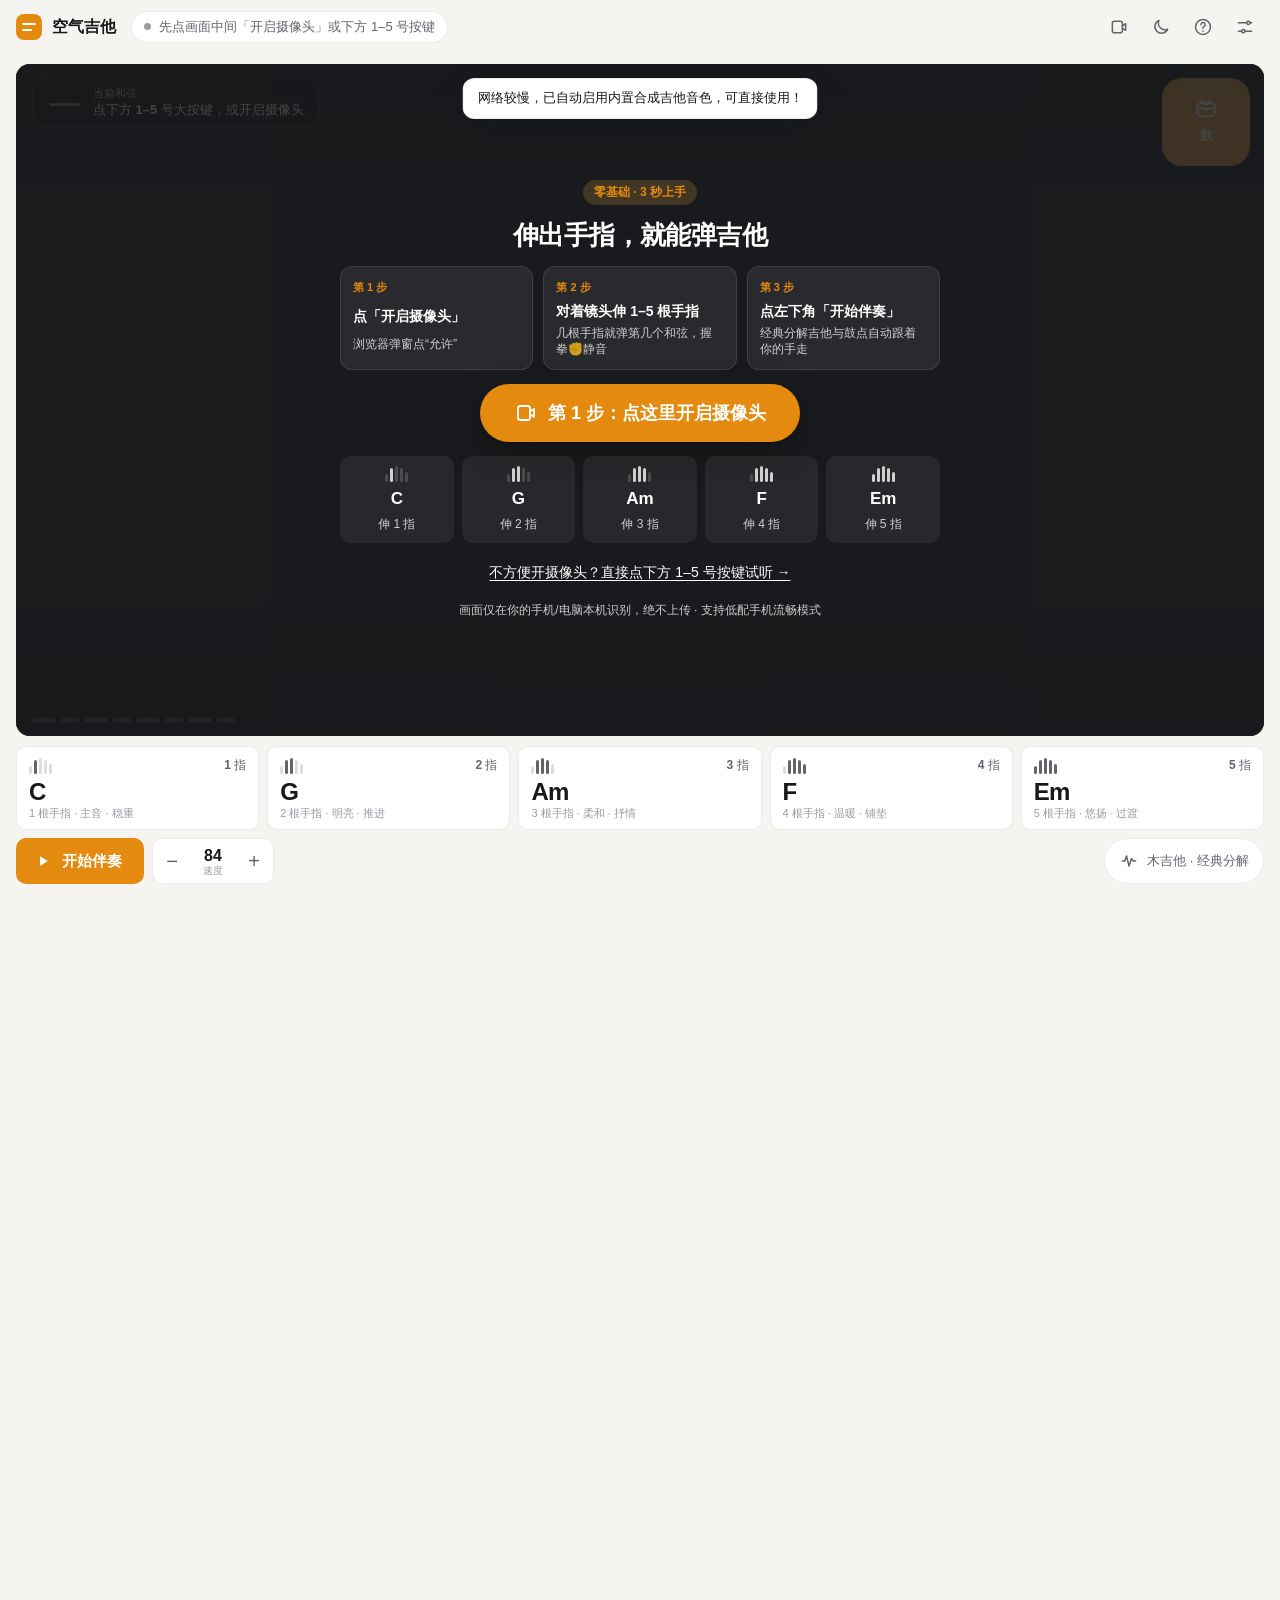
==== commit 56ccd703: "Simplify UI for beginners, default to original key & classic arpeggio, add guitar tones and mobile l" ====
--- a/index.html
+++ b/index.html
@@ -3,37 +3,36 @@
 <head>
   <meta charset="utf-8">
   <meta name="viewport" content="width=device-width, initial-scale=1, viewport-fit=cover">
-  <meta name="theme-color" content="#FFFFFF">
+  <meta name="theme-color" content="#0f1012">
   <meta name="description" content="用摄像头手势弹空气吉他：伸出 1–5 根手指切换和弦，伴奏跟着手走。纯浏览器运行。">
   <title>Air Guitar · 空气吉他</title>
   <link rel="icon" href="data:image/svg+xml,%3Csvg xmlns='http://www.w3.org/2000/svg' viewBox='0 0 32 32'%3E%3Crect width='32' height='32' rx='9' fill='%23ffb547'/%3E%3Cpath d='M9 22l14-12M12 25c-3 0-5-2-5-5l4-1 2 2-1 4zM21 9l2-2 2 2-2 2' stroke='%23141414' stroke-width='2.4' fill='none' stroke-linecap='round'/%3E%3C/svg%3E">
   <script>
-    // 主题尽早落地，避免闪白
     try {
-      const saved = JSON.parse(localStorage.getItem("airGuitar.v2") || "{}").theme;
+      const saved = JSON.parse(localStorage.getItem("airGuitar.v3") || "{}").theme;
       if (saved === "light" || saved === "dark") document.documentElement.dataset.theme = saved;
     } catch {}
   </script>
-  <link rel="stylesheet" href="./styles.css?v=3.1">
+  <link rel="stylesheet" href="./styles.css?v=4.3">
 </head>
 <body>
-  <div class="app" id="app">
+  <div class="app sheet-collapsed" id="app">
     <header class="bar">
       <div class="brand">
         <span class="brand-mark" aria-hidden="true"></span>
-        <span class="brand-name">Air Guitar</span>
+        <span class="brand-name">空气吉他</span>
       </div>
       <div class="status" id="status" role="status" aria-live="polite">
-        <i class="status-dot"></i><span id="statusText">摄像头未开启</span>
+        <i class="status-dot"></i><span id="statusText">先点画面中间「开启摄像头」或下方按键</span>
       </div>
       <div class="bar-actions">
-        <button class="icon-btn" id="camBtn" type="button" aria-label="开启摄像头" title="摄像头 (C)">
+        <button class="icon-btn" id="camBtn" type="button" aria-label="开启摄像头" title="开启/关闭摄像头 (C)">
           <svg viewBox="0 0 24 24"><path d="M4 7.5A2.5 2.5 0 0 1 6.5 5h7A2.5 2.5 0 0 1 16 7.5v9a2.5 2.5 0 0 1-2.5 2.5h-7A2.5 2.5 0 0 1 4 16.5z"/><path d="M16 10.5l4-2.5v8l-4-2.5"/><path class="slash" d="M3 3l18 18"/></svg>
         </button>
         <button class="icon-btn" id="themeBtn" type="button" aria-label="切换深浅色" title="深浅色">
-          <svg viewBox="0 0 24 24"><path class="sun" d="M12 4V2M12 22v-2M4 12H2M22 12h-2M5.6 5.6 4.2 4.2M19.8 19.8l-1.4-1.4M5.6 18.4l-1.4 1.4M19.8 4.2l-1.4 1.4"/><circle class="sun" cx="12" cy="12" r="4"/><path class="moon" d="M20 14.5A8 8 0 0 1 9.5 4a8 8 0 1 0 10.5 10.5z"/></svg>
-        </button>
-        <button class="icon-btn" id="helpBtn" type="button" aria-label="新手教程" title="新手教程">
+          <svg viewBox="0 0 24 24"><path d="M12 4V2M12 22v-2M4 12H2M22 12h-2M5.6 5.6 4.2 4.2M19.8 19.8l-1.4-1.4M5.6 18.4l-1.4 1.4M19.8 4.2l-1.4 1.4" class="sun"/><circle class="sun" cx="12" cy="12" r="4"/><path class="moon" d="M20 14.5A8 8 0 0 1 9.5 4a8 8 0 1 0 10.5 10.5z"/></svg>
+        </button>
+        <button class="icon-btn" id="helpBtn" type="button" aria-label="新手玩法指引" title="怎么玩">
           <svg viewBox="0 0 24 24"><circle cx="12" cy="12" r="9"/><path d="M9.6 9.2a2.5 2.5 0 1 1 3.4 2.3c-.6.3-1 .8-1 1.5v.5"/><path d="M12 16.8v.2"/></svg>
         </button>
         <button class="icon-btn" id="settingsBtn" type="button" aria-label="设置" aria-expanded="false" aria-controls="sheet" title="设置 (S)">
@@ -47,17 +46,20 @@
       <canvas id="overlay" aria-hidden="true"></canvas>
       <div class="stage-shade" aria-hidden="true"></div>
 
+      <!-- 左上角极简信息角标：不遮挡视频里的自己，不跳动 -->
       <div class="hud" id="hud">
-        <div class="hud-label" id="hudLabel">当前和弦</div>
-        <div class="hud-chord" id="hudChord">—</div>
-        <div class="hud-meta" id="hudMeta">伸出 1–5 根手指</div>
-        <div class="hud-next" id="hudNext" hidden></div>
-        <div class="hud-song" id="hudSong" hidden></div>
+        <div class="hud-badge">
+          <span class="hud-chord" id="hudChord">—</span>
+          <div class="hud-info">
+            <div class="hud-label" id="hudLabel">当前和弦</div>
+            <div class="hud-meta" id="hudMeta">伸出 1–5 根手指即可弹响</div>
+          </div>
+        </div>
       </div>
 
       <div class="beats" id="beats" aria-hidden="true"></div>
 
-      <button class="air-drum" id="airDrum" type="button" aria-pressed="true" title="把食指尖停在这里 0.3 秒也能开关鼓">
+      <button class="air-drum" id="airDrum" type="button" aria-pressed="true" title="手指碰一下这里即可开/关鼓伴奏">
         <svg viewBox="0 0 24 24"><ellipse cx="12" cy="8" rx="8" ry="3"/><path d="M4 8v7c0 1.7 3.6 3 8 3s8-1.3 8-3V8"/><path d="M8 3l3 4M16 3l-3 4"/></svg>
         <span>鼓</span>
         <i class="air-drum-progress"></i>
@@ -65,34 +67,47 @@
 
       <div class="perf" id="perf" hidden></div>
 
+      <!-- 第一次进入：小白三步曲引导 -->
       <section class="cam-cta" id="intro" aria-labelledby="introTitle">
         <div class="cam-cta-inner">
-          <h1 id="introTitle" class="cam-cta-title">伸出手指，弹空气吉他</h1>
+          <span class="intro-tag">零基础 · 3 秒上手</span>
+          <h1 id="introTitle" class="cam-cta-title">伸出手指，就能弹吉他</h1>
+          <div class="steps-cards" aria-label="新手三步玩法">
+            <div class="step-card">
+              <span class="step-num">第 1 步</span>
+              <b>点「开启摄像头」</b>
+              <small>浏览器弹窗点“允许”</small>
+            </div>
+            <div class="step-card">
+              <span class="step-num">第 2 步</span>
+              <b>对着镜头伸 1–5 根手指</b>
+              <small>几根手指就弹第几个和弦，握拳✊静音</small>
+            </div>
+            <div class="step-card">
+              <span class="step-num">第 3 步</span>
+              <b>点左下角「开始伴奏」</b>
+              <small>经典分解吉他与鼓点自动跟着你的手走</small>
+            </div>
+          </div>
           <button class="cam-cta-btn" id="introCam" type="button">
             <svg viewBox="0 0 24 24"><path d="M4 7.5A2.5 2.5 0 0 1 6.5 5h7A2.5 2.5 0 0 1 16 7.5v9a2.5 2.5 0 0 1-2.5 2.5h-7A2.5 2.5 0 0 1 4 16.5z"/><path d="M16 10.5l4-2.5v8l-4-2.5"/></svg>
-            <span>开启摄像头</span>
+            <span>第 1 步：点这里开启摄像头</span>
           </button>
-          <p class="cam-cta-lead">对着镜头伸出 1–5 根手指，每种手势弹一个和弦</p>
           <ol class="guide" id="guide"></ol>
-          <button class="link-btn" id="introSkip" type="button">没有摄像头？先用下方按键弹</button>
-          <p class="fine">画面只在你的设备上处理，不上传</p>
+          <button class="link-btn" id="introSkip" type="button">不方便开摄像头？直接点下方 1–5 号按键试听 →</button>
+          <p class="fine">画面仅在你的手机/电脑本机识别，绝不上传 · 支持低配手机流畅模式</p>
         </div>
       </section>
 
       <button class="cam-pill" id="camPill" type="button" hidden>
         <svg viewBox="0 0 24 24"><path d="M4 7.5A2.5 2.5 0 0 1 6.5 5h7A2.5 2.5 0 0 1 16 7.5v9a2.5 2.5 0 0 1-2.5 2.5h-7A2.5 2.5 0 0 1 4 16.5z"/><path d="M16 10.5l4-2.5v8l-4-2.5"/></svg>
-        <span>开启摄像头，用手势弹</span>
+        <span>点这里开启摄像头，用手势弹</span>
       </button>
-
-      <div class="lyrics" id="lyrics" hidden>
-        <div class="lyric-line now" id="lyricNow"></div>
-        <div class="lyric-line next" id="lyricNext"></div>
-      </div>
 
       <div class="coach" id="coach" role="status" aria-live="polite" hidden>
         <div class="coach-head">
-          <span class="coach-step" id="coachStep">新手教程 1/5</span>
-          <button class="link-btn" id="coachSkip" type="button">跳过</button>
+          <span class="coach-step" id="coachStep">新手引导 1/4</span>
+          <button class="link-btn" id="coachSkip" type="button">关闭提示</button>
         </div>
         <div class="coach-text" id="coachText"></div>
         <div class="coach-bar"><i id="coachBar"></i></div>
@@ -101,27 +116,25 @@
       <div class="toast" id="toast" role="alert" hidden></div>
     </main>
 
-    <section class="dock" aria-label="演奏">
+    <section class="dock" aria-label="演奏控制">
       <div class="pads" id="pads"></div>
+
       <div class="transport">
-        <button class="play" id="playBtn" type="button" aria-pressed="false" title="开始/停止伴奏 (空格)">
+        <button class="play" id="playBtn" type="button" aria-pressed="false" title="开始/停止自动伴奏 (空格)">
           <svg class="i-play" viewBox="0 0 24 24"><path d="M8 5.5v13l10.5-6.5z"/></svg>
           <svg class="i-stop" viewBox="0 0 24 24"><rect x="7" y="7" width="10" height="10" rx="2"/></svg>
           <span id="playLabel">开始伴奏</span>
         </button>
+
         <div class="stepper" role="group" aria-label="速度">
-          <button type="button" id="bpmDown" aria-label="减慢">−</button>
-          <label class="stepper-value"><input id="bpmInput" type="number" inputmode="numeric" min="50" max="180" value="96" aria-label="BPM"><small>BPM</small></label>
+          <button type="button" id="bpmDown" aria-label="放慢">−</button>
+          <label class="stepper-value"><input id="bpmInput" type="number" inputmode="numeric" min="50" max="180" value="88" aria-label="速度 BPM"><small>速度</small></label>
           <button type="button" id="bpmUp" aria-label="加快">+</button>
         </div>
-        <div class="seg seg-mode" role="radiogroup" aria-label="演奏方式" id="modeSeg">
-          <button type="button" role="radio" data-value="free" aria-checked="true" title="1–5 根手指各弹一个和弦">自由弹</button>
-          <button type="button" role="radio" data-value="song" aria-checked="false" title="跟着歌词，换一个手势就走到下一个和弦">跟谱弹唱</button>
-          <button type="button" role="radio" data-value="auto" aria-checked="false" title="和弦按小节自动换，只管唱">自动走谱</button>
-        </div>
-        <button class="chip" id="rhythmChip" type="button" title="换节奏型">
+
+        <button class="chip" id="rhythmChip" type="button" title="打开设置换音色与节奏">
           <svg viewBox="0 0 24 24"><path d="M4 12h3l2-6 3 12 3-9 2 3h3"/></svg>
-          <span id="rhythmChipText">节奏</span>
+          <span id="rhythmChipText">木吉他 · 经典分解</span>
         </button>
       </div>
     </section>
@@ -135,7 +148,7 @@
       </div>
       <div class="sheet-body">
         <section class="group">
-          <h3>声音</h3>
+          <h3>声音与节奏</h3>
           <div class="field">
             <label for="instrument">音色</label>
             <select id="instrument"></select>
@@ -143,18 +156,18 @@
           <div class="field">
             <span class="field-label">弹法</span>
             <div class="seg" role="radiogroup" id="styleSeg">
+              <button type="button" role="radio" data-value="arp">分解</button>
               <button type="button" role="radio" data-value="strum">扫弦</button>
-              <button type="button" role="radio" data-value="arp">分解</button>
               <button type="button" role="radio" data-value="custom">自定义</button>
             </div>
           </div>
-          <div class="field" id="strumField">
+          <div class="field" id="arpField">
+            <label for="arpPattern">分解方式</label>
+            <select id="arpPattern"></select>
+          </div>
+          <div class="field" id="strumField" hidden>
             <label for="strumPattern">扫弦节奏</label>
             <select id="strumPattern"></select>
-          </div>
-          <div class="field" id="arpField" hidden>
-            <label for="arpPattern">分解方式</label>
-            <select id="arpPattern"></select>
           </div>
           <div class="custom" id="customField" hidden>
             <div class="custom-steps" id="customSteps" aria-live="polite"></div>
@@ -163,32 +176,19 @@
               <button type="button" class="btn small ghost" id="customUndo">退一步</button>
               <button type="button" class="btn small ghost" id="customReset">恢复默认</button>
             </div>
-            <p class="hint">点弦号录入走向（R = 根音弦，会随和弦自动换弦），最多 16 步，每步一个八分音符。</p>
+            <p class="hint">点弦号录入走向（R = 根音弦），最多 16 步。</p>
           </div>
           <div class="field range">
             <label for="guitarVol">吉他音量</label>
             <input id="guitarVol" type="range" min="0" max="100" value="85">
           </div>
           <div class="toggles">
-            <label class="toggle"><input type="checkbox" id="humanize"><span></span>人性化（力度和时值微随机）</label>
-            <label class="toggle"><input type="checkbox" id="spread"><span></span>扫弦拉开（逐弦有先后）</label>
-          </div>
-        </section>
-
-        <section class="group">
-          <h3>鼓</h3>
-          <div class="toggles">
             <label class="toggle"><input type="checkbox" id="drumsOn"><span></span>鼓伴奏</label>
-            <label class="toggle"><input type="checkbox" id="airDrumOn"><span></span>画面右上角的「鼓」开关（手碰到就开/关）</label>
-            <label class="toggle"><input type="checkbox" id="countIn"><span></span>开始前数一小节预备拍</label>
+            <label class="toggle"><input type="checkbox" id="airDrumOn"><span></span>画面右上角显示「鼓」开关</label>
           </div>
           <div class="field">
             <label for="drumPattern">鼓型</label>
             <select id="drumPattern"></select>
-          </div>
-          <div class="field range">
-            <label for="airDrumSize">「鼓」开关大小</label>
-            <input id="airDrumSize" type="range" min="60" max="220" step="10" value="120">
           </div>
           <div class="field range">
             <label for="drumVol">鼓音量</label>
@@ -196,61 +196,31 @@
           </div>
         </section>
 
-        <section class="group" id="songGroup">
-          <h3>歌曲与和弦</h3>
-          <div class="field">
-            <label for="songSelect">选歌 / 和弦练习</label>
-            <select id="songSelect"></select>
-          </div>
-          <details class="import" id="importBox">
-            <summary>导入一首歌（粘贴文字谱）</summary>
-            <div class="import-body">
-              <button type="button" class="btn small" id="ocrBtn">
-                <svg viewBox="0 0 24 24"><rect x="3" y="5" width="18" height="14" rx="2"/><circle cx="9" cy="11" r="2"/><path d="M21 16l-5-5-8 8"/></svg>
-                上传截图，自动识别和弦和歌词
-              </button>
-              <p class="hint" id="ocrStatus">截图在你的设备上识别，不上传；第一次要下载约 2 MB 的中文识别包。识别完请核对一下再点「识别并使用」。</p>
-              <input id="songTitle" type="text" autocomplete="off" placeholder="歌名（可不填）">
-              <textarea id="songText" rows="8" spellcheck="false" placeholder="把和弦和歌词粘贴到这里，例如：&#10;[C]长亭外，[F]古道[C]边&#10;&#10;或者和弦在上、歌词在下：&#10;C        F    C&#10;长亭外    古道边"></textarea>
-              <div class="field">
-                <label for="songStyle">曲风（决定速度、扫弦还是分解、鼓）</label>
-                <select id="songStyle"></select>
-              </div>
-              <div class="custom-actions">
-                <button type="button" class="btn small primary" id="songImport">识别并使用</button>
-                <button type="button" class="btn small ghost danger" id="songDelete" hidden>删除这首</button>
-              </div>
-              <p class="hint" id="importHint">在有谱么等网站打开一首歌的文字版谱，选中和弦+歌词复制，粘贴进来即可。只保存在你自己的浏览器里。也可以上传截图自动识别。</p>
-            </div>
-          </details>
-          <p class="song-style-info" id="songStyleInfo"></p>
-          <div class="field">
-            <label for="transpose">升降调（唱着太高或太低就调这里）</label>
+        <section class="group">
+          <h3>和弦配置</h3>
+          <div class="field">
+            <label for="transpose">升降调（默认原调）</label>
             <select id="transpose"></select>
           </div>
-          <div class="field">
-            <span class="field-label">自动走谱时，每个和弦弹几小节</span>
-            <div class="seg" role="radiogroup" id="barsSeg">
-              <button type="button" role="radio" data-value="1">1 小节</button>
-              <button type="button" role="radio" data-value="2">2 小节</button>
-            </div>
-          </div>
-          <div class="field-label">「自由弹」时 1–5 根手指对应的和弦</div>
+          <div class="field-label">1–5 根手指对应的和弦</div>
           <div class="bindings" id="bindings"></div>
-          <p class="hint">换歌时会自动用这首歌最常用的 5 个和弦；也可以单独改，或给某根手指换成自己上传的音频。</p>
+          <p class="hint">可直接修改每根手指对应的和弦，或给某根手指上传自己的音频。</p>
         </section>
 
         <section class="group">
-          <h3>手势</h3>
+          <h3>手势与手机流畅度</h3>
+          <div class="toggles">
+            <label class="toggle"><input type="checkbox" id="liteMode"><span></span><b>手机流畅 / 省流模式</b>（低配手机防卡顿）</label>
+          </div>
           <div class="field">
             <span class="field-label">松手后</span>
             <div class="seg" role="radiogroup" id="holdSeg">
               <button type="button" role="radio" data-value="stop">立即停</button>
-              <button type="button" role="radio" data-value="hold">保持和弦（握拳停）</button>
-            </div>
-          </div>
-          <div class="field">
-            <span class="field-label">识别手感</span>
+              <button type="button" role="radio" data-value="hold">保持和弦（握拳✊停）</button>
+            </div>
+          </div>
+          <div class="field">
+            <span class="field-label">识别灵敏度</span>
             <div class="seg" role="radiogroup" id="stabilitySeg">
               <button type="button" role="radio" data-value="1">最跟手</button>
               <button type="button" role="radio" data-value="2">均衡</button>
@@ -269,8 +239,8 @@
             <span><kbd>1</kbd>–<kbd>5</kbd> 和弦</span>
             <span><kbd>0</kbd> 静音</span>
             <span><kbd>空格</kbd> 伴奏</span>
-            <span><kbd>↑</kbd><kbd>↓</kbd> 速度</span>
             <span><kbd>C</kbd> 摄像头</span>
+            <span><kbd>S</kbd> 设置</span>
           </div>
           <button type="button" class="btn small ghost danger" id="resetAll">恢复全部默认设置</button>
         </section>
@@ -279,6 +249,6 @@
     <div class="scrim" id="scrim" hidden></div>
   </div>
 
-  <script type="module" src="./js/main.js?v=3.1"></script>
+  <script type="module" src="./js/main.js?v=4.3"></script>
 </body>
 </html>
--- a/styles.css
+++ b/styles.css
@@ -1,4 +1,4 @@
-/* Air Guitar v2 — 简约主题。一套中性色 + 一个暖色强调，深浅色都由 token 驱动。 */
+/* Air Guitar — 极简清晰主题：把最大画面留给视频中的自己，角标温和不跳动，新手三步即懂。 */
 
 :root {
   --bg: #0f1012;
@@ -15,12 +15,12 @@
   --ok: #5fd39a;
   --danger: #ff6b5f;
   --stage: #08090a;
-  --shade: linear-gradient(180deg, rgba(8, 9, 10, 0.55) 0%, rgba(8, 9, 10, 0) 28%, rgba(8, 9, 10, 0) 62%, rgba(8, 9, 10, 0.6) 100%);
+  --shade: linear-gradient(180deg, rgba(8, 9, 10, 0.42) 0%, rgba(8, 9, 10, 0) 22%, rgba(8, 9, 10, 0) 76%, rgba(8, 9, 10, 0.45) 100%);
   --shadow: 0 12px 40px rgba(0, 0, 0, 0.35);
   --radius: 14px;
   --radius-sm: 10px;
   --gutter: 16px;
-  --bar-h: 56px;
+  --bar-h: 54px;
   --sheet-w: 360px;
   --font: -apple-system, BlinkMacSystemFont, "SF Pro Text", "Segoe UI", "PingFang SC", "Hiragino Sans GB", "Microsoft YaHei", sans-serif;
   --mono: ui-monospace, "SF Mono", Menlo, Consolas, monospace;
@@ -63,8 +63,6 @@
   color-scheme: light;
 }
 
-
-/* 新增界面（摄像头入口、新手教程、中性舞台）用到的变量，全部映射回上面这套默认配色 */
 :root {
   --primary: var(--accent);
   --primary-hover: var(--accent);
@@ -88,7 +86,7 @@
   --success: var(--ok);
   --error: var(--danger);
   --on-stage: #ffffff;
-  --stage-muted: rgba(255, 255, 255, 0.74);
+  --stage-muted: rgba(255, 255, 255, 0.78);
   --stage-highlight: var(--accent);
   --font-sans: var(--font);
   --font-mono: var(--mono);
@@ -117,7 +115,6 @@
 svg { width: 20px; height: 20px; fill: none; stroke: currentColor; stroke-width: 1.8; stroke-linecap: round; stroke-linejoin: round; flex: none; }
 
 :focus-visible { outline: 2px solid var(--focus-ring); outline-offset: 2px; }
-/* 舞台是深青绿区域：焦点框改用琥珀黄 */
 .stage :focus-visible { outline-color: var(--on-stage); }
 a { color: var(--link); text-decoration: underline; text-underline-offset: 3px; }
 
@@ -132,7 +129,7 @@
   padding: 0 var(--gutter) max(var(--gutter), env(safe-area-inset-bottom));
   padding-left: max(var(--gutter), env(safe-area-inset-left));
   padding-right: max(var(--gutter), env(safe-area-inset-right));
-  gap: 12px;
+  gap: 10px;
 }
 
 @media (min-width: 1100px) {
@@ -152,7 +149,7 @@
   gap: 12px;
   padding-top: env(safe-area-inset-top);
 }
-.brand { display: flex; align-items: center; gap: 10px; font-weight: 650; letter-spacing: -0.01em; }
+.brand { display: flex; align-items: center; gap: 10px; font-weight: 650; letter-spacing: -0.01em; white-space: nowrap; flex: none; }
 .brand-mark {
   width: 26px; height: 26px; border-radius: 8px;
   background: var(--accent);
@@ -167,8 +164,8 @@
 
 .status {
   display: inline-flex; align-items: center; gap: 8px;
-  margin-left: 8px;
-  padding: 5px 11px;
+  margin-left: 4px;
+  padding: 5px 12px;
   border-radius: 999px;
   background: var(--surface);
   border: 1px solid var(--line);
@@ -199,7 +196,7 @@
 :root[data-theme="light"] #themeBtn .sun { display: none; }
 :root[data-theme="light"] #themeBtn .moon { display: inline; }
 
-/* ---------- 舞台 ---------- */
+/* ---------- 舞台：把绝大部分画面留给视频中的自己 ---------- */
 .stage {
   grid-area: stage;
   position: relative;
@@ -213,83 +210,88 @@
   position: absolute; inset: 0;
   width: 100%; height: 100%;
 }
-.stage video { object-fit: cover; opacity: 0; transition: opacity 0.4s; }
+.stage video { object-fit: cover; opacity: 0; transition: opacity 0.35s; }
 .stage.live video { opacity: 1; }
 .stage.mirror video { transform: scaleX(-1); }
 .stage canvas { pointer-events: none; }
 .stage-shade { position: absolute; inset: 0; background: var(--shade); pointer-events: none; }
 .stage::after {
-  /* 摄像头关闭时的极简背景纹理：六根弦 */
   content: ""; position: absolute; inset: 0; z-index: -1;
   background:
-    repeating-linear-gradient(180deg, transparent 0 calc(16.66% - 1px), rgba(255,255,255,0.05) calc(16.66% - 1px) 16.66%);
+    repeating-linear-gradient(180deg, transparent 0 calc(16.66% - 1px), rgba(255,255,255,0.04) calc(16.66% - 1px) 16.66%);
   opacity: 0.6;
 }
 .stage.live::after { opacity: 0; }
 
+/* 左上角轻量磨玻璃胶囊角标：安静、不跳动、不抢占视频画面 */
 .hud {
-  position: absolute; left: 20px; top: 16px;
+  position: absolute; left: 16px; top: 14px; z-index: 2;
   color: var(--on-stage);
   pointer-events: none;
-  text-shadow: 0 2px 18px rgba(0, 0, 0, 0.35);
-  max-width: calc(100% - 140px);
-}
-.hud-label { font-size: 12px; letter-spacing: 0.08em; color: var(--stage-muted); }
+  max-width: calc(100% - 130px);
+}
+.hud-badge {
+  display: inline-flex; align-items: center; gap: 12px;
+  padding: 8px 14px;
+  border-radius: 14px;
+  background: rgba(12, 13, 16, 0.48);
+  border: 1px solid rgba(255, 255, 255, 0.14);
+  backdrop-filter: blur(8px); -webkit-backdrop-filter: blur(8px);
+}
 .hud-chord {
-  font-size: clamp(56px, 11vw, 120px);
+  font-size: 30px;
   line-height: 1;
-  font-weight: 700;
-  letter-spacing: -0.04em;
+  font-weight: 750;
+  color: var(--stage-highlight);
+  letter-spacing: -0.03em;
   font-variant-numeric: tabular-nums;
-  margin-top: 2px;
-  transition: color 0.12s;
-}
-.hud-chord.idle { display: none; }
-.hud-chord.idle + .hud-meta { margin-top: 8px; font-size: 18px; color: var(--on-stage); }
-.hud-chord.pop { animation: pop 0.22s ease-out; }
-@keyframes pop { from { transform: scale(0.94); opacity: 0.6; } to { transform: none; opacity: 1; } }
-.hud-meta { margin-top: 6px; font-size: 14px; color: var(--stage-muted); }
+  min-width: 34px;
+  text-align: center;
+}
+.hud-chord.idle { color: rgba(255, 255, 255, 0.45); }
+.hud-info { display: grid; gap: 2px; min-width: 0; }
+.hud-label { font-size: 11px; color: var(--stage-muted); line-height: 1.2; white-space: nowrap; overflow: hidden; text-overflow: ellipsis; }
+.hud-meta { font-size: 13px; font-weight: 560; color: var(--on-stage); line-height: 1.25; }
 .hud-next {
-  margin-top: 10px; display: inline-flex; align-items: center; gap: 8px;
-  padding: 6px 12px; border-radius: 999px;
-  background: rgba(0, 0, 0, 0.5); backdrop-filter: blur(8px); -webkit-backdrop-filter: blur(8px);
-  font-size: 13px; color: var(--stage-muted);
+  margin-top: 8px; display: inline-flex; align-items: center; gap: 6px;
+  padding: 5px 11px; border-radius: 999px;
+  background: rgba(12, 13, 16, 0.48); backdrop-filter: blur(8px); -webkit-backdrop-filter: blur(8px);
+  font-size: 12px; color: var(--stage-muted);
 }
 .hud-next b { color: var(--stage-highlight); font-weight: 650; }
-.hud-next .match { color: var(--on-stage); }
-
+.hud-song { display: none; }
+
+/* 节拍小点：左下角低调提示 */
 .beats {
-  position: absolute; left: 20px; bottom: 18px;
-  display: flex; gap: 6px;
+  position: absolute; left: 16px; bottom: 14px;
+  display: flex; gap: 5px;
   pointer-events: none;
 }
 .beats i {
-  width: 22px; height: 4px; border-radius: 2px;
+  width: 18px; height: 4px; border-radius: 2px;
   background: rgba(255, 255, 255, 0.22);
-  transition: background 0.06s;
-}
-.beats i.beat { width: 30px; }
+}
+.beats i.beat { width: 24px; }
 .beats i.on { background: var(--stage-highlight); }
 .beats i.count { background: var(--on-stage); }
 
+/* 右上角鼓开关：轻巧磨玻璃圆角块 */
 .air-drum {
-  position: absolute; right: 16px; top: 16px;
-  width: var(--air-drum-size, 120px); height: var(--air-drum-size, 120px);
-  display: grid; place-items: center; align-content: center; gap: 4px;
-  border-radius: 24px;
-  border: 1px solid rgba(255, 255, 255, 0.24);
-  background: rgba(0, 0, 0, 0.45);
+  position: absolute; right: 14px; top: 14px; z-index: 2;
+  width: var(--air-drum-size, 88px); height: var(--air-drum-size, 88px);
+  display: grid; place-items: center; align-content: center; gap: 3px;
+  border-radius: 20px;
+  border: 1px solid rgba(255, 255, 255, 0.22);
+  background: rgba(12, 13, 16, 0.45);
   backdrop-filter: blur(8px); -webkit-backdrop-filter: blur(8px);
   color: var(--stage-muted);
   font-size: 12px;
   overflow: hidden;
   transition: color 0.15s, border-color 0.15s, background 0.15s;
 }
-.air-drum svg { width: calc(var(--air-drum-size, 120px) * 0.32); height: calc(var(--air-drum-size, 120px) * 0.32); max-width: 48px; max-height: 48px; }
-.air-drum span { font-size: 14px; font-weight: 600; }
-.air-drum.hit { animation: drumhit 0.35s ease-out; }
-@keyframes drumhit { 30% { transform: scale(1.08); } }
-.air-drum[aria-pressed="true"] { color: var(--on-mint); border-color: transparent; background: var(--stage-highlight); }
+.air-drum svg { width: 26px; height: 26px; }
+.air-drum span { font-size: 13px; font-weight: 600; }
+.air-drum[aria-pressed="true"] { color: var(--on-mint); border-color: transparent; background: rgba(255, 181, 71, 0.85); }
 .air-drum.armed { border-color: var(--on-stage); }
 .air-drum-progress {
   position: absolute; left: 0; bottom: 0; height: 3px; width: 0;
@@ -298,57 +300,81 @@
 .air-drum.armed .air-drum-progress { width: 100%; transition: width 0.3s linear; }
 
 .perf {
-  position: absolute; right: 16px; bottom: 14px;
+  position: absolute; right: 14px; bottom: 12px;
   padding: 4px 9px; border-radius: 8px;
-  background: rgba(0, 0, 0, 0.55);
+  background: rgba(0, 0, 0, 0.52);
   color: var(--stage-muted);
   font: 12px/1.4 var(--mono);
   pointer-events: none;
 }
 
 .toast {
-  position: absolute; left: 50%; top: 16px; transform: translateX(-50%);
+  position: absolute; left: 50%; top: 14px; transform: translateX(-50%);
   max-width: calc(100% - 32px);
-  padding: 10px 14px; border-radius: 12px;
+  padding: 9px 14px; border-radius: 12px;
   background: var(--surface-raised); color: var(--text); border: 1px solid var(--divider);
-  font-size: 14px; box-shadow: var(--shadow);
-  z-index: 5;
-}
-
-/* ---------- 摄像头入口与新手教程 ---------- */
+  font-size: 13px; box-shadow: var(--shadow);
+  z-index: 6;
+}
+
+/* ---------- 第一次进入：小白三步曲引导 ---------- */
 .cam-cta {
   position: absolute; inset: 0; z-index: 4;
   display: grid; place-items: center;
-  padding: var(--space-6) var(--space-4);
-  background: color-mix(in srgb, var(--stage) 72%, transparent);
+  padding: 20px 16px;
+  background: color-mix(in srgb, var(--stage) 82%, transparent);
   overflow: auto;
 }
-.cam-cta-inner { display: grid; justify-items: center; gap: var(--space-4); width: min(560px, 100%); text-align: center; color: var(--on-stage); }
-.cam-cta-title { margin: 0; font-size: 28px; line-height: 1.25; letter-spacing: -0.02em; }
+.cam-cta-inner {
+  display: grid; justify-items: center; gap: 14px;
+  width: min(600px, 100%); text-align: center; color: var(--on-stage);
+}
+.intro-tag {
+  display: inline-block; padding: 3px 11px; border-radius: 999px;
+  background: rgba(255, 181, 71, 0.18); color: var(--stage-highlight);
+  font-size: 12px; font-weight: 650;
+}
+.cam-cta-title { margin: 0; font-size: 26px; line-height: 1.25; letter-spacing: -0.02em; }
+
+.steps-cards {
+  display: grid; grid-template-columns: repeat(3, 1fr); gap: 10px; width: 100%;
+  text-align: left;
+}
+.step-card {
+  display: grid; gap: 3px;
+  padding: 12px 12px;
+  border-radius: 12px;
+  background: rgba(255, 255, 255, 0.07);
+  border: 1px solid rgba(255, 255, 255, 0.1);
+}
+.step-num {
+  font-size: 11px; font-weight: 700; color: var(--stage-highlight);
+}
+.step-card b { font-size: 14px; color: var(--on-stage); }
+.step-card small { font-size: 12px; color: var(--stage-muted); line-height: 1.35; }
+
 .cam-cta-btn {
-  display: inline-flex; align-items: center; justify-content: center; gap: 12px;
-  min-width: min(320px, 100%); height: 64px; padding: 0 32px;
+  display: inline-flex; align-items: center; justify-content: center; gap: 10px;
+  min-width: min(320px, 100%); height: 58px; padding: 0 28px;
   border: 0; border-radius: var(--radius-full);
-  background: var(--on-stage); color: var(--stage);
-  font-size: 20px; font-weight: 700;
+  background: var(--primary); color: var(--on-primary);
+  font-size: 18px; font-weight: 700;
   box-shadow: 0 10px 30px rgba(0, 0, 0, 0.35);
   transition: transform 0.15s ease-out;
-  animation: breathe 2.4s ease-in-out infinite;
-}
-.cam-cta-btn svg { width: 28px; height: 28px; }
-.cam-cta-btn:hover { transform: scale(1.03); }
-.cam-cta-btn:disabled { opacity: 0.7; animation: none; }
-@keyframes breathe { 50% { box-shadow: 0 0 0 10px color-mix(in srgb, var(--on-stage) 14%, transparent), 0 10px 30px rgba(0,0,0,0.35); } }
-.cam-cta-lead { margin: 0; color: var(--stage-muted); font-size: 15px; }
-.guide { list-style: none; padding: 0; margin: 0; display: grid; grid-template-columns: repeat(5, 1fr); gap: var(--space-2); width: 100%; }
+}
+.cam-cta-btn svg { width: 24px; height: 24px; }
+.cam-cta-btn:hover { transform: scale(1.02); }
+.cam-cta-btn:disabled { opacity: 0.7; }
+
+.guide { list-style: none; padding: 0; margin: 0; display: grid; grid-template-columns: repeat(5, 1fr); gap: 8px; width: 100%; }
 .guide li {
-  display: grid; justify-items: center; gap: 4px;
-  padding: 12px 4px 10px;
+  display: grid; justify-items: center; gap: 3px;
+  padding: 10px 4px 8px;
   border-radius: var(--radius-md);
-  background: color-mix(in srgb, var(--on-stage) 8%, transparent);
+  background: rgba(255, 255, 255, 0.06);
   font-size: 12px; color: var(--stage-muted);
 }
-.guide li b { font-size: 18px; color: var(--on-stage); letter-spacing: -0.02em; }
+.guide li b { font-size: 17px; color: var(--on-stage); }
 .link-btn {
   border: 0; background: none; padding: 4px 2px;
   color: inherit; font-size: 14px;
@@ -360,33 +386,32 @@
 .cam-pill {
   position: absolute; z-index: 3; left: 50%; top: 50%; transform: translate(-50%, -50%);
   display: inline-flex; align-items: center; gap: 10px;
-  height: 56px; padding: 0 26px;
+  height: 50px; padding: 0 22px;
   border: 0; border-radius: var(--radius-full);
-  background: var(--on-stage); color: var(--stage);
-  font-size: 17px; font-weight: 700; white-space: nowrap;
+  background: var(--primary); color: var(--on-primary);
+  font-size: 16px; font-weight: 700; white-space: nowrap;
   box-shadow: 0 10px 30px rgba(0, 0, 0, 0.35);
 }
-.cam-pill svg { width: 24px; height: 24px; }
+.cam-pill svg { width: 22px; height: 22px; }
 
 .coach {
-  position: absolute; z-index: 5; left: 50%; bottom: 34px; transform: translateX(-50%);
-  width: min(460px, calc(100% - 24px));
-  padding: 12px 16px 14px;
+  position: absolute; z-index: 5; left: 50%; bottom: 16px; transform: translateX(-50%);
+  width: min(440px, calc(100% - 24px));
+  padding: 10px 14px 12px;
   border-radius: var(--radius-lg);
-  background: var(--surface-raised); color: var(--text);
+  background: rgba(23, 24, 27, 0.92); color: #f3f3f1;
+  backdrop-filter: blur(10px); -webkit-backdrop-filter: blur(10px);
   box-shadow: var(--shadow-md);
-  border: 1px solid var(--divider);
+  border: 1px solid rgba(255, 255, 255, 0.14);
 }
 .cam-cta:not([hidden]) ~ .coach { display: none; }
 .coach-head { display: flex; align-items: center; justify-content: space-between; gap: 8px; }
-.coach-step { font-size: 12px; color: var(--text-muted); letter-spacing: 0.04em; }
-.coach .link-btn { font-size: 13px; color: var(--text-muted); }
-.coach-text { margin: 4px 0 10px; font-size: 16px; font-weight: 600; line-height: 1.5; }
-.coach-text .big { font-size: 22px; margin-right: 6px; }
-.coach-bar { height: 4px; border-radius: 2px; background: var(--divider); overflow: hidden; }
+.coach-step { font-size: 12px; color: rgba(255, 255, 255, 0.68); }
+.coach .link-btn { font-size: 12px; color: rgba(255, 255, 255, 0.68); }
+.coach-text { margin: 4px 0 8px; font-size: 15px; font-weight: 600; line-height: 1.45; }
+.coach-text .big { font-size: 20px; margin-right: 6px; }
+.coach-bar { height: 4px; border-radius: 2px; background: rgba(255, 255, 255, 0.14); overflow: hidden; }
 .coach-bar i { display: block; height: 100%; width: 0; background: var(--primary); transition: width 0.3s ease-out; }
-.coach.done-flash { animation: coachdone 0.5s ease-out; }
-@keyframes coachdone { 30% { transform: translateX(-50%) scale(1.03); } }
 
 /* ---------- 手指图示 ---------- */
 .fingers { display: inline-flex; align-items: flex-end; gap: 2px; height: 16px; }
@@ -401,79 +426,68 @@
 /* ---------- 按钮 ---------- */
 .btn {
   display: inline-flex; align-items: center; justify-content: center; gap: 8px;
-  height: 42px; padding: 0 18px;
+  height: 40px; padding: 0 16px;
   border-radius: var(--radius-md); border: 1px solid var(--line-strong);
   background: var(--surface-2); color: var(--text);
   font-weight: 560;
-  transition: transform 0.08s, background 0.15s, border-color 0.15s;
-}
-.btn:active { transform: scale(0.98); }
+}
 .btn.primary { background: var(--primary); color: var(--on-primary); border-color: transparent; }
-.btn.primary:hover { background: var(--primary-hover); }
-.btn:disabled { background: var(--disabled-bg); color: var(--disabled-text); }
 .btn.ghost { background: transparent; }
 .btn.small { height: 34px; padding: 0 12px; font-size: 13px; border-radius: 10px; }
 .btn.danger { color: var(--danger); }
-.btn:disabled { opacity: 0.5; cursor: progress; }
-
-/* ---------- 底部演奏区 ---------- */
-.dock { grid-area: dock; display: grid; gap: 10px; min-width: 0; }
+
+/* ---------- 底部演奏区：一目了然的 5 个大按键 + 伴奏控制 ---------- */
+.dock { grid-area: dock; display: grid; gap: 8px; min-width: 0; }
 
 .pads { display: grid; grid-template-columns: repeat(5, minmax(0, 1fr)); gap: 8px; }
 .pad {
   position: relative;
-  display: grid; grid-template-rows: auto 1fr; justify-items: start; gap: 6px;
-  min-height: 84px; padding: 10px 12px;
+  display: grid; grid-template-rows: auto 1fr auto; justify-items: start; gap: 3px;
+  min-height: 78px; padding: 9px 12px;
   border-radius: var(--radius-sm);
   border: 1px solid var(--line);
   background: var(--surface);
   text-align: left;
   touch-action: manipulation;
   user-select: none; -webkit-user-select: none;
-  transition: background 0.1s, border-color 0.1s, transform 0.06s;
+  transition: background 0.1s, border-color 0.1s;
 }
 .pad:hover { border-color: var(--line-strong); }
-.pad:active { transform: scale(0.985); }
-.pad-top { display: flex; align-items: center; justify-content: space-between; width: 100%; color: var(--muted); font-size: 12px; }
-.pad-chord { align-self: end; font-size: 26px; font-weight: 680; letter-spacing: -0.03em; line-height: 1; }
-.pad-shape { font-size: 11px; color: var(--faint); margin-left: 4px; font-weight: 500; letter-spacing: 0; }
+.pad-top { display: flex; align-items: center; justify-content: space-between; width: 100%; color: var(--muted); font-size: 12px; font-weight: 560; }
+.pad-chord { align-self: center; font-size: 24px; font-weight: 700; letter-spacing: -0.03em; line-height: 1.05; }
+.pad-feel { font-size: 11px; color: var(--faint); line-height: 1.2; white-space: nowrap; overflow: hidden; text-overflow: ellipsis; max-width: 100%; }
 .pad.active { background: var(--primary); border-color: transparent; color: var(--on-primary); }
-.pad.active .pad-top, .pad.active .pad-shape { color: var(--on-primary); }
-.pad.target:not(.active) { border-color: var(--primary); box-shadow: inset 0 0 0 1px var(--primary); background: var(--mint-subtle); }
-.pad.target:not(.active) .pad-top { color: var(--text); }
+.pad.active .pad-top, .pad.active .pad-feel { color: var(--on-primary); opacity: 0.9; }
+.pad.target:not(.active) { border-color: var(--primary); background: var(--mint-subtle); }
 
 .transport { display: flex; align-items: center; gap: 8px; flex-wrap: wrap; }
 .play {
   display: inline-flex; align-items: center; gap: 10px;
-  height: 48px; padding: 0 22px 0 18px;
+  height: 46px; padding: 0 22px 0 18px;
   border: 0; border-radius: var(--radius-md);
   background: var(--primary); color: var(--on-primary);
-  font-weight: 640;
-  transition: transform 0.08s;
-}
-.play:active { transform: scale(0.98); }
+  font-weight: 650;
+}
 .play svg { fill: currentColor; stroke: none; width: 18px; height: 18px; }
 .play .i-stop { display: none; }
-.play:hover { background: var(--primary-hover); }
-.play[aria-pressed="true"] { background: var(--primary-active); color: var(--on-primary); }
 .play[aria-pressed="true"] .i-play { display: none; }
 .play[aria-pressed="true"] .i-stop { display: inline; }
 
 .stepper {
   display: inline-flex; align-items: center;
-  height: 48px; border-radius: var(--radius-md);
+  height: 46px; border-radius: var(--radius-md);
   background: var(--surface); border: 1px solid var(--line);
 }
-.stepper button { width: 40px; height: 100%; border: 0; background: transparent; color: var(--muted); font-size: 20px; }
+.stepper button { width: 38px; height: 100%; border: 0; background: transparent; color: var(--muted); font-size: 20px; }
 .stepper button:hover { color: var(--text); }
 .stepper-value { display: grid; justify-items: center; line-height: 1.05; }
 .stepper input {
   width: 44px; border: 0; background: transparent; text-align: center;
-  font-weight: 650; font-size: 17px; font-variant-numeric: tabular-nums;
+  font-weight: 650; font-size: 16px; font-variant-numeric: tabular-nums;
   -moz-appearance: textfield; appearance: textfield;
 }
 .stepper input::-webkit-outer-spin-button, .stepper input::-webkit-inner-spin-button { -webkit-appearance: none; margin: 0; }
-.stepper small { font-size: 10px; color: var(--faint); letter-spacing: 0.06em; }
+.stepper small { font-size: 10px; color: var(--faint); }
 
 .seg {
   display: inline-flex; padding: 3px; gap: 2px;
@@ -487,21 +501,21 @@
   font-size: 13px; font-weight: 560; white-space: nowrap;
 }
 .seg button[aria-checked="true"] { background: var(--surface); color: var(--text); box-shadow: 0 1px 3px rgba(0,0,0,0.18); }
-.seg-mode { height: 48px; align-items: center; border-radius: var(--radius-md); background: var(--surface); }
-.seg-mode button { height: 40px; border-radius: 6px; }
+.seg-mode { height: 46px; align-items: center; border-radius: var(--radius-md); background: var(--surface); }
+.seg-mode button { height: 38px; border-radius: 6px; }
 .seg-mode button[aria-checked="true"] { background: var(--surface-2); }
 
 .chip {
   display: inline-flex; align-items: center; gap: 8px;
-  height: 48px; padding: 0 14px; margin-left: auto;
+  height: 46px; padding: 0 14px; margin-left: auto;
   border-radius: var(--radius-full); border: 1px solid var(--line);
   background: var(--surface); color: var(--muted);
-  font-size: 13px; max-width: 220px;
+  font-size: 13px; max-width: 240px;
 }
 .chip span { overflow: hidden; text-overflow: ellipsis; white-space: nowrap; }
 .chip:hover { color: var(--text); }
 
-/* ---------- 设置面板 ---------- */
+/* ---------- 设置面板（按需展开） ---------- */
 .sheet {
   grid-area: sheet;
   display: flex; flex-direction: column;
@@ -517,12 +531,11 @@
 }
 .sheet-head h2 { margin: 0; font-size: 16px; }
 .sheet-body { overflow-y: auto; overscroll-behavior: contain; padding: 0 20px 20px; }
-.group { padding: 16px 0; border-bottom: 1px solid var(--line); display: grid; gap: 14px; }
+.group { padding: 14px 0; border-bottom: 1px solid var(--line); display: grid; gap: 12px; }
 .group-last { border-bottom: 0; }
-.group h3 { margin: 0; font-size: 12px; letter-spacing: 0.08em; color: var(--faint); font-weight: 600; }
+.group h3 { margin: 0; font-size: 13px; color: var(--text); font-weight: 650; }
 .field { display: grid; gap: 6px; min-width: 0; }
 .field > label, .field-label { font-size: 13px; color: var(--muted); }
-.field-row { display: grid; grid-template-columns: 1fr 1fr; gap: 10px; }
 .field .seg { display: flex; }
 select, .field input[type="text"] {
   width: 100%; height: 40px; padding: 0 12px;
@@ -537,7 +550,6 @@
   background-position: calc(100% - 17px) 17px, calc(100% - 12px) 17px;
   background-size: 5px 5px; background-repeat: no-repeat;
 }
-select:focus, .field input[type="text"]:focus { border-color: var(--primary); }
 
 .range { grid-template-columns: 1fr; }
 input[type="range"] {
@@ -545,9 +557,7 @@
   -webkit-appearance: none; appearance: none; background: transparent;
 }
 input[type="range"]::-webkit-slider-runnable-track { height: 4px; border-radius: 2px; background: var(--line-strong); }
-input[type="range"]::-moz-range-track { height: 4px; border-radius: 2px; background: var(--line-strong); }
 input[type="range"]::-webkit-slider-thumb { -webkit-appearance: none; width: 18px; height: 18px; margin-top: -7px; border-radius: 50%; background: var(--text); border: 0; }
-input[type="range"]::-moz-range-thumb { width: 18px; height: 18px; border-radius: 50%; background: var(--text); border: 0; }
 
 .toggles { display: grid; gap: 10px; }
 .toggle { display: flex; align-items: center; gap: 10px; font-size: 14px; cursor: pointer; }
@@ -561,11 +571,9 @@
   content: ""; position: absolute; left: 3px; top: 3px;
   width: 16px; height: 16px; border-radius: 50%;
   background: var(--on-brand); transition: transform 0.15s;
-  box-shadow: 0 1px 2px rgba(0,0,0,0.25);
 }
 .toggle input:checked + span { background: var(--primary); }
 .toggle input:checked + span::after { transform: translateX(14px); }
-.toggle input:focus-visible + span { outline: 2px solid var(--focus-ring); outline-offset: 2px; }
 
 .bindings { display: grid; gap: 6px; }
 .binding { display: grid; grid-template-columns: 54px 1fr 40px; gap: 8px; align-items: center; }
@@ -577,12 +585,17 @@
 }
 .binding .upload.has { color: var(--on-mint); border-color: transparent; background: var(--mint); }
 .binding .upload svg { width: 18px; height: 18px; }
+.bank-slot-label {
+  display: grid; place-items: center; height: 36px; border-radius: 10px;
+  background: var(--surface-2); color: var(--muted); font: 600 12px/1 var(--mono);
+}
 .hint { margin: 0; font-size: 12px; color: var(--faint); }
+.sep { border: 0; border-top: 1px solid var(--line); margin: 4px 0; }
 
 .custom { display: grid; gap: 10px; }
 .custom-steps {
   display: flex; flex-wrap: wrap; gap: 4px;
-  min-height: 40px; padding: 6px;
+  min-height: 38px; padding: 6px;
   border-radius: 10px; background: var(--surface-2); border: 1px solid var(--line);
 }
 .custom-steps span {
@@ -590,14 +603,11 @@
   display: grid; place-items: center;
   border-radius: 7px; background: var(--surface); font: 600 13px/1 var(--mono);
 }
-.custom-steps span.now { background: var(--primary); color: var(--on-primary); }
-.custom-steps em { color: var(--faint); font-style: normal; font-size: 13px; align-self: center; padding: 0 4px; }
 .custom-keys { display: grid; grid-template-columns: repeat(7, 1fr); gap: 4px; }
 .custom-keys button {
-  height: 36px; border-radius: 9px; border: 1px solid var(--line-strong); background: transparent;
+  height: 34px; border-radius: 9px; border: 1px solid var(--line-strong); background: transparent;
   font: 600 13px/1 var(--mono);
 }
-.custom-keys button:active { background: var(--mint-subtle); }
 .custom-actions { display: flex; gap: 8px; }
 
 .shortcuts { display: flex; flex-wrap: wrap; gap: 8px 14px; color: var(--muted); font-size: 12px; }
@@ -609,13 +619,11 @@
 
 .scrim { display: none; }
 
-/* ---------- 桌面：设置常驻右栏，可收起 ---------- */
 @media (min-width: 1100px) {
   .app.sheet-collapsed .sheet { visibility: hidden; border: 0; }
   #sheetClose { display: inline-grid; }
 }
 
-/* ---------- 平板和手机：设置变抽屉 ---------- */
 @media (max-width: 1099.98px) {
   .sheet {
     position: fixed; z-index: 20;
@@ -632,118 +640,92 @@
   .scrim { display: block; position: fixed; inset: 0; z-index: 19; background: rgba(0,0,0,0.42); }
 }
 
-@media (max-width: 720px) {
-  :root { --bar-h: 52px; }
-  .app { gap: 10px; }
-  .brand-name { display: none; }
-  .status { margin-left: 0; font-size: 12px; }
-  .hud { left: 14px; top: 12px; max-width: calc(100% - 110px); }
-  .hud-chord { font-size: clamp(52px, 17vw, 84px); }
-  .hud-meta { font-size: 13px; }
-  .beats { left: 14px; bottom: 14px; }
-  .beats i { width: 16px; }
-  .beats i.beat { width: 22px; }
-  .air-drum { right: 12px; top: 12px; border-radius: 18px; }
-  .pads { gap: 6px; }
-  .pad { min-height: 70px; padding: 8px 8px; }
-  .pad-chord { font-size: 21px; }
-  .pad-shape { display: block; margin: 2px 0 0; }
-  .transport { flex-wrap: nowrap; gap: 6px; }
-  .play { flex: 1 1 auto; justify-content: center; padding: 0 12px; height: 46px; }
-  .stepper { height: 46px; }
-  .stepper button { width: 32px; }
-  .stepper input { width: 38px; }
-  .seg-mode { height: 46px; flex: 1 1 auto; }
-  .seg-mode button { padding: 0 9px; font-size: 12px; height: 38px; }
-  .chip { display: none; }
-  .sheet { width: 100%; }
-  .cam-cta-title { font-size: 22px; }
-  .cam-cta-btn { height: 58px; font-size: 18px; min-width: 0; width: 100%; }
-  .guide { gap: 6px; }
-  .guide li { padding: 10px 2px 8px; }
-  .cam-pill { height: 52px; font-size: 16px; padding: 0 20px; }
-  .coach { bottom: 28px; }
-  .coach-text { font-size: 15px; }
-}
-
-@media (max-width: 380px) {
-  .seg-mode button { padding: 0 7px; }
-  .play span { display: none; }
-  .play { flex: 0 0 56px; padding: 0; }
-}
-
-/* 横屏手机：压缩底部 */
-@media (max-height: 520px) and (orientation: landscape) {
-  :root { --bar-h: 44px; }
-  .app { gap: 8px; padding-bottom: max(8px, env(safe-area-inset-bottom)); }
-  .pad { min-height: 52px; padding: 6px 10px; grid-template-rows: auto; grid-template-columns: auto 1fr; align-items: center; }
-  .pad-chord { font-size: 20px; }
-  .play, .stepper, .seg-mode, .chip { height: 42px; }
-  .hud-chord { font-size: 56px; }
-  .guide, .cam-cta-lead, .fine { display: none; }
-  .cam-cta-title { font-size: 18px; }
-  .cam-cta-btn { height: 48px; }
-}
-
-@media (prefers-reduced-motion: reduce) {
-  *, *::before, *::after { animation: none !important; transition: none !important; }
-}
-
-/* ---------- 跟谱弹唱：歌词 ---------- */
+/* ---------- 顺序跟弹 / 导入谱子底部轻量条 ---------- */
 .lyrics {
-  position: absolute; z-index: 3; left: 12px; right: 12px; bottom: 30px;
-  padding: 10px 14px 12px;
-  border-radius: var(--radius-lg);
-  background: rgba(0, 0, 0, 0.55);
+  position: absolute; z-index: 3; left: 14px; right: 14px; bottom: 14px;
+  padding: 8px 12px 10px;
+  border-radius: var(--radius-md);
+  background: rgba(12, 13, 16, 0.55);
+  border: 1px solid rgba(255, 255, 255, 0.12);
   backdrop-filter: blur(8px); -webkit-backdrop-filter: blur(8px);
   color: var(--on-stage);
-  pointer-events: none;
-}
-.lyric-line { display: flex; flex-wrap: wrap; align-items: flex-end; gap: 0 2px; line-height: 1.3; }
-.lyric-line.now { font-size: 22px; font-weight: 600; }
-.lyric-line.next { margin-top: 8px; font-size: 15px; color: var(--stage-muted); }
-.lyric-seg { display: inline-flex; flex-direction: column; }
-.lyric-seg .ch { min-height: 1.2em; font-size: 0.68em; font-weight: 700; color: var(--stage-muted); }
-.lyric-seg.cur .ch { color: var(--stage-highlight); }
-.lyric-seg.cur .tx { color: var(--stage-highlight); }
-.lyric-seg.past { opacity: 0.55; }
-.lyric-empty { color: var(--stage-muted); font-size: 15px; }
-.lyrics:not([hidden]) ~ .coach { bottom: auto; top: 12px; }
+}
+.lyrics-bar {
+  display: flex; align-items: center; justify-content: space-between; gap: 8px;
+  margin-bottom: 4px;
+}
+.lyrics-progress {
+  font-size: 12px; color: var(--stage-muted); font-weight: 560;
+  min-width: 0; white-space: nowrap; overflow: hidden; text-overflow: ellipsis;
+}
+.lyrics-nav { display: flex; gap: 6px; flex: none; }
+.lyric-btn {
+  height: 24px; padding: 0 9px;
+  border-radius: 999px; border: 1px solid rgba(255, 255, 255, 0.22);
+  background: rgba(255, 255, 255, 0.08); color: var(--on-stage);
+  font-size: 11px; font-weight: 600; white-space: nowrap;
+}
+.lyric-btn.primary {
+  background: var(--stage-highlight); color: var(--accent-ink); border-color: transparent;
+}
+.lyric-line { display: flex; flex-wrap: wrap; align-items: flex-end; gap: 0 4px; line-height: 1.3; }
+.lyric-line.now { font-size: 18px; font-weight: 600; }
+.lyric-line.next { margin-top: 4px; font-size: 14px; color: var(--stage-muted); }
+.lyric-seg { display: inline-flex; flex-direction: column; cursor: pointer; padding: 0 2px; border-radius: 4px; }
+.lyric-seg .ch { min-height: 1.2em; font-size: 0.72em; font-weight: 700; color: var(--stage-muted); }
+.lyric-seg.cur .ch, .lyric-seg.cur .tx { color: var(--stage-highlight); }
+.lyric-seg.past { opacity: 0.5; }
 .lyrics:not([hidden]) ~ .beats { display: none; }
-
-/* ---------- 导入文字谱 ---------- */
+.lyrics:not([hidden]) ~ .coach { bottom: auto; top: 68px; }
+
 .import { border: 1px solid var(--line); border-radius: var(--radius-md); background: var(--surface-2); }
-.import summary { cursor: pointer; padding: 10px 12px; font-size: 14px; color: var(--text); }
+.import summary { cursor: pointer; padding: 10px 12px; font-size: 13px; color: var(--text); font-weight: 560; }
 .import-body { display: grid; gap: 8px; padding: 0 12px 12px; }
 .import textarea, .import input[type="text"] {
-  width: 100%; padding: 10px 12px;
+  width: 100%; padding: 8px 10px;
   border-radius: 10px; border: 1px solid var(--line-strong);
   background: var(--surface); color: var(--text);
-  font: 14px/1.5 var(--mono); resize: vertical;
-}
-.import input[type="text"] { font-family: var(--font); height: 38px; }
-
+  font: 13px/1.5 var(--mono); resize: vertical;
+}
+.import input[type="text"] { font-family: var(--font); height: 36px; }
+.song-style-info { margin: 0; padding: 8px 10px; border-radius: var(--radius-md); background: var(--surface-2); font-size: 12px; color: var(--muted); }
+.song-style-info:empty { display: none; }
+
+/* ---------- 手机端专门优化 ---------- */
 @media (max-width: 720px) {
-  .transport { flex-wrap: wrap; }
-  .seg-mode { order: -1; flex: 1 1 100%; }
-  .lyric-line.now { font-size: 18px; }
-  .lyric-line.next { font-size: 13px; }
-  .lyrics { bottom: 16px; left: 8px; right: 8px; padding: 8px 10px 10px; }
-}
-
-/* 跟谱按键与小屏细节 */
-.pad[data-pos] .pad-top { white-space: nowrap; gap: 6px; }
-.pad[data-pos] .pad-top span:last-child { opacity: 0.7; }
-.hud-label { white-space: nowrap; overflow: hidden; text-overflow: ellipsis; }
-@media (max-width: 720px) {
-  .pad[data-pos] .pad-top { font-size: 11px; }
-  .pad[data-pos] .pad-top span:last-child { display: none; }
-  .air-drum { width: min(var(--air-drum-size, 120px), 30vw); height: min(var(--air-drum-size, 120px), 30vw); }
-  .air-drum svg { width: min(calc(var(--air-drum-size, 120px) * 0.32), 10vw); height: min(calc(var(--air-drum-size, 120px) * 0.32), 10vw); }
-}
-
-.hud-song { margin-top: 8px; font-size: 12px; color: var(--stage-muted); }
-.song-style-info { margin: 0; padding: 8px 10px; border-radius: var(--radius-md); background: var(--surface-2); font-size: 13px; color: var(--text); }
-.song-style-info:empty { display: none; }
-#ocrBtn { justify-content: flex-start; }
-#ocrBtn svg { width: 18px; height: 18px; }
+  :root { --bar-h: 48px; --gutter: 10px; }
+  .app { gap: 8px; }
+  .brand-name { font-size: 14px; }
+  .status { margin-left: 0; font-size: 11px; padding: 4px 9px; }
+  .hud { left: 10px; top: 10px; max-width: calc(100% - 92px); }
+  .hud-badge { padding: 6px 10px; gap: 8px; border-radius: 11px; }
+  .hud-chord { font-size: 24px; min-width: 26px; }
+  .hud-meta { font-size: 12px; }
+  .air-drum { right: 10px; top: 10px; width: 68px; height: 68px; border-radius: 16px; }
+  .air-drum svg { width: 20px; height: 20px; }
+  .air-drum span { font-size: 11px; }
+  .cam-cta { padding: 14px 12px; }
+  .cam-cta-title { font-size: 21px; }
+  .steps-cards { grid-template-columns: 1fr; gap: 6px; }
+  .step-card { padding: 8px 10px; display: flex; align-items: baseline; gap: 8px; flex-wrap: wrap; }
+  .cam-cta-btn { height: 50px; font-size: 16px; width: 100%; min-width: 0; }
+  .guide { gap: 5px; }
+  .guide li { padding: 7px 2px 6px; font-size: 11px; }
+  .guide li b { font-size: 15px; }
+  .pads { gap: 5px; }
+  .pad { min-height: 64px; padding: 7px 7px; }
+  .pad-top { font-size: 11px; }
+  .pad-chord { font-size: 19px; }
+  .pad-feel { font-size: 10px; }
+  .transport { gap: 6px; }
+  .play { flex: 1 1 auto; justify-content: center; height: 42px; padding: 0 12px; font-size: 14px; }
+  .stepper { height: 42px; }
+  .stepper button { width: 30px; }
+  .stepper input { width: 36px; font-size: 15px; }
+  .seg-mode { order: -1; flex: 1 1 100%; height: 40px; }
+  .seg-mode button { height: 32px; font-size: 12px; padding: 0 8px; }
+  .chip { display: none; }
+  .lyrics { left: 8px; right: 8px; bottom: 8px; padding: 6px 9px 8px; }
+  .lyric-line.now { font-size: 15px; }
+  .lyric-line.next { font-size: 12px; }
+}
